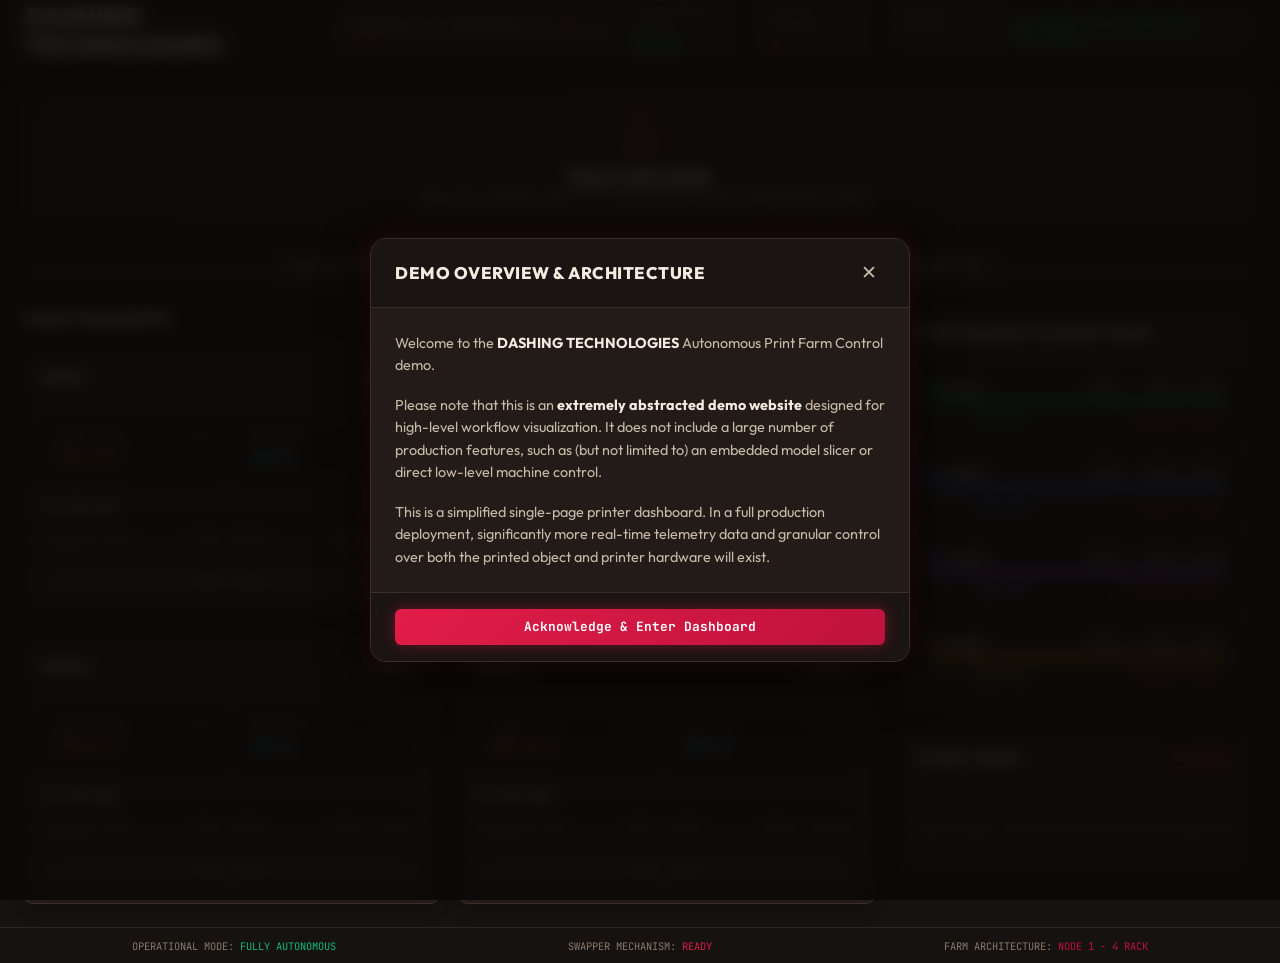
==== frontend/index.html @ fa0c4997 "Rebrand entire codebase to Dashing Technologies" ====
<!DOCTYPE html>
<html lang="en">
<head>
  <meta charset="UTF-8">
  <meta name="viewport" content="width=device-width, initial-scale=1.0">
  <title>DASHING TECHNOLOGIES // Autonomous Print Farm OS</title>
  <link rel="preconnect" href="https://fonts.googleapis.com">
  <link rel="preconnect" href="https://fonts.gstatic.com" crossorigin>
  <link href="https://fonts.googleapis.com/css2?family=JetBrains+Mono:wght@400;500;700&family=Outfit:wght@400;600;700;900&display=swap" rel="stylesheet">
  <link rel="stylesheet" href="styles.css">
</head>
<body>

  <div class="app-container">
    <!-- Header -->
    <header class="app-header">
      <div class="brand">
        <div class="brand-logo">
          <span class="brand-name">DASHING TECHNOLOGIES</span>
        </div>
        <div class="system-tag">AUTOPRINT OS // FARM CONTROL v1 <a href="#" onclick="openDisclaimerModal(); return false;" style="color: var(--accent-red); text-decoration: none; margin-left: 0.5rem;" title="View Demo Overview">(Demo Info)</a></div>
      </div>

      <div class="header-stats">
        <div class="stat-pill">
          <span class="stat-label">FARM STATUS</span>
          <span class="stat-value text-emerald" id="stat-active-nodes">4 / 4 ONLINE</span>
        </div>
        <div class="stat-pill">
          <span class="stat-label">PLATES EJECTED</span>
          <span class="stat-value text-cyan" id="stat-plates-ejected">0</span>
        </div>
        <div class="stat-pill">
          <span class="stat-label">PRINTS STARTED</span>
          <span class="stat-value text-purple" id="stat-cad-dispatched">0</span>
        </div>
      </div>

      <div class="ws-pulse-container">
        <span class="ws-pulse-dot" id="ws-indicator"></span>
        <span class="ws-pulse-text" id="ws-status-text">CONNECTING...</span>
      </div>
    </header>

    <!-- Main Content Layout Grid -->
    <main class="dashboard-grid">
      
      <!-- Top Hero Section: File Upload & Quick Presets -->
      <section class="zero-touch-section">
        <div class="drop-zone-card" id="drop-zone">
          <input type="file" id="file-input" hidden accept=".stl,.step,.3mf,.gcode,.obj,.sldprt">
          
          <div class="drop-zone-content">
            <div class="drop-icon-wrapper">
              <svg class="drop-icon" viewBox="0 0 24 24" fill="none" stroke="currentColor" stroke-width="1.8">
                <path d="M21 15v4a2 2 0 0 1-2 2H5a2 2 0 0 1-2-2v-4"/>
                <polyline points="17 8 12 3 7 8"/>
                <line x1="12" y1="3" x2="12" y2="15"/>
              </svg>
              <div class="pulse-ring"></div>
            </div>
            
            <div class="drop-text-group">
              <h2 class="drop-title">FILE UPLOAD</h2>
              <p class="drop-subtitle">Drag & Drop CAD file (.3MF, .STL, .STEP) for instant auto-slicing & farm routing</p>
            </div>
          </div>

          <!-- Pipeline Processing Overlay -->
          <div class="pipeline-overlay hidden" id="pipeline-overlay">
            <div class="pipeline-loader"></div>
            <div class="pipeline-steps">
              <div class="step-item active" id="step-1"><span class="step-num">01</span> Validating Geometry & Mesh Integrity...</div>
              <div class="step-item" id="step-2"><span class="step-num">02</span> Auto-Slicing via Klipper Engine (.gcode)...</div>
              <div class="step-item" id="step-3"><span class="step-num">03</span> Calculating Filament Mass & Thermal Requirements...</div>
              <div class="step-item" id="step-4"><span class="step-num">04</span> Finding Available Node & Queueing Job...</div>
            </div>
          </div>
        </div>

        <!-- Quick Preset Drop Container (Word "Drop" removed from button text) -->
        <div class="quick-preset-bar">
          <span class="quick-preset-label">SIMULATE FILE UPLOAD:</span>
          <button class="preset-btn" onclick="triggerPresetDrop(event, 'Turbine_Impeller.3mf', 5400)">+ Turbine_Impeller.3mf</button>
          <button class="preset-btn" onclick="triggerPresetDrop(event, 'Drone_Chassis.step', 8200)">+ Drone_Chassis.step</button>
          <button class="preset-btn" onclick="triggerPresetDrop(event, 'Surgical_Guide.stl', 3100)">+ Surgical_Guide.stl</button>
        </div>
      </section>

      <!-- Center & Lower Section: Farm Telemetry & Sidebar Panels -->
      <div class="farm-content-split">
        
        <!-- Left: 4-Printer Beta Rack Grid -->
        <section class="farm-rack-section">
          <div class="section-header">
            <h3 class="section-title">FARM TELEMETRY</h3>
            <div class="rack-badge">LIVE TELEMETRY STREAM</div>
          </div>

          <div class="printer-grid" id="printer-grid">
            <div class="printer-card-skeleton">Initializing Farm Telemetry...</div>
          </div>
        </section>

        <!-- Right: Consumables & Global Queue -->
        <aside class="sidebar-section">
          
          <!-- Consumables Tracking Card -->
          <div class="side-card health-card">
            <div class="side-card-header">
              <h4 class="side-title">CONSUMABLES & FILAMENT USAGE</h4>
            </div>
            <div class="consumables-list" id="consumables-list">
              <!-- Dynamically populated per node -->
            </div>
          </div>

          <!-- Global Queue Sidebar Card -->
          <div class="side-card queue-card">
            <div class="side-card-header">
              <h4 class="side-title">GLOBAL QUEUE</h4>
              <span class="queue-count-badge" id="queue-count-badge">0 Pending</span>
            </div>
            <div class="queue-list" id="queue-list">
              <div class="empty-queue-msg">Queue empty. Drop CAD files above to populate.</div>
            </div>
          </div>

        </aside>

      </div>
    </main>

    <!-- Footer Status Bar -->
    <footer class="app-footer">
      <div class="footer-item">OPERATIONAL MODE: <span class="text-emerald">FULLY AUTONOMOUS</span></div>
      <div class="footer-item">SWAPPER MECHANISM: <span class="text-cyan" id="footer-swapper-status">READY</span></div>
      <div class="footer-item">FARM ARCHITECTURE: <span class="text-purple">NODE 1 - 4 RACK</span></div>
    </footer>
  </div>

  <!-- Restock Filament Modal Overlay -->
  <div class="modal-overlay hidden" id="restock-modal" onclick="if(event.target === this) closeRestockModal()">
    <div class="modal-card">
      <div class="modal-header">
        <h3 class="modal-title">RESTOCK FILAMENT SPOOL</h3>
        <button class="modal-close-btn" onclick="closeRestockModal()">✕</button>
      </div>
      
      <form id="restock-form" onsubmit="handleRestockSubmit(event)">
        <input type="hidden" id="restock-node-id" value="">
        
        <div class="modal-body">
          <div class="form-group">
            <label for="spool-brand">Brand / Manufacturer</label>
            <select id="spool-brand" class="form-control">
              <option value="OEM" selected>OEM / Generic</option>
              <option value="Bambu Lab">Bambu Lab</option>
              <option value="PolyMaker">PolyMaker</option>
              <option value="eSUN">eSUN</option>
              <option value="Prusament">Prusament</option>
              <option value="Hatchbox">Hatchbox</option>
              <option value="Sunlu">Sunlu</option>
            </select>
          </div>

          <div class="form-group">
            <label for="spool-material">Filament Material</label>
            <select id="spool-material" class="form-control">
              <option value="PLA">PLA</option>
              <option value="PETG">PETG</option>
              <option value="ABS">ABS</option>
              <option value="ASA">ASA</option>
              <option value="TPU">TPU</option>
              <option value="PC-CF">PC-CF</option>
            </select>
          </div>

          <div class="form-group">
            <label>Spool Color</label>
            <div class="color-picker-group">
              <input type="color" id="spool-color" value="#e11d48" class="color-input">
              <div class="preset-colors">
                <span class="color-swatch" style="background:#e11d48" title="Crimson Red" onclick="setRestockColor('#e11d48')"></span>
                <span class="color-swatch" style="background:#10b981" title="Emerald Green" onclick="setRestockColor('#10b981')"></span>
                <span class="color-swatch" style="background:#3b82f6" title="Cyber Blue" onclick="setRestockColor('#3b82f6')"></span>
                <span class="color-swatch" style="background:#a855f7" title="Neon Purple" onclick="setRestockColor('#a855f7')"></span>
                <span class="color-swatch" style="background:#f59e0b" title="Amber Orange" onclick="setRestockColor('#f59e0b')"></span>
                <span class="color-swatch" style="background:#ffffff" title="Pure White" onclick="setRestockColor('#ffffff')"></span>
                <span class="color-swatch" style="background:#1e293b" title="Dark Charcoal" onclick="setRestockColor('#1e293b')"></span>
              </div>
            </div>
          </div>

          <div class="form-group">
            <label for="spool-weight">Spool Net Weight (grams)</label>
            <input type="number" id="spool-weight" class="form-control" value="1000" min="100" max="5000" step="50" required>
          </div>
        </div>

        <div class="modal-footer">
          <button type="button" class="btn btn-secondary" onclick="closeRestockModal()">Cancel</button>
          <button type="submit" class="btn btn-primary">Load New Spool</button>
        </div>
      </form>
    </div>
  </div>

  <!-- Demo Overview Disclaimer Modal Overlay -->
  <div class="modal-overlay hidden" id="disclaimer-modal" onclick="if(event.target === this) closeDisclaimerModal()">
    <div class="modal-card disclaimer-card">
      <div class="modal-header">
        <h3 class="modal-title">DEMO OVERVIEW & ARCHITECTURE</h3>
        <button class="modal-close-btn" onclick="closeDisclaimerModal()">✕</button>
      </div>
      
      <div class="modal-body">
        <p class="disclaimer-text">
          Welcome to the <strong>DASHING TECHNOLOGIES</strong> Autonomous Print Farm Control demo.
        </p>
        <p class="disclaimer-text">
          Please note that this is an <strong>extremely abstracted demo website</strong> designed for high-level workflow visualization. It does not include a large number of production features, such as (but not limited to) an embedded model slicer or direct low-level machine control.
        </p>
        <p class="disclaimer-text">
          This is a simplified single-page printer dashboard. In a full production deployment, significantly more real-time telemetry data and granular control over both the printed object and printer hardware will exist.
        </p>
      </div>

      <div class="modal-footer">
        <button type="button" class="btn btn-primary" onclick="closeDisclaimerModal()" style="width: 100%;">Acknowledge & Enter Dashboard</button>
      </div>
    </div>
  </div>

  <script src="app.js"></script>
</body>
</html>
---- frontend/styles.css ----
/* ==========================================================================
   DASHING TECHNOLOGIES // AUTOPRINT OS DESIGN SYSTEM (SOFT DARK CREAM & CRIMSON)
   ========================================================================== */

:root {
  /* Color Tokens - Soft Dark Cream & Crimson Theme (Easy on the Eyes) */
  --bg-dark: #161210;         /* Soft Dark Espresso Cream Base Background */
  --bg-card: #221b18;         /* Muted Dark Cream Card Surfaces */
  --bg-card-hover: #2c231f;   /* Soft Cream-Brown Hover State */
  --border-color: #3b2e28;    /* Muted Almond Warm Border */
  --border-bright: #d9435f;   /* Soft Rose Crimson Accent */
  
  --text-main: #f5ebe0;       /* Rich Soft Cream Text */
  --text-muted: #c9baa8;      /* Soft Muted Sand */
  --text-dim: #8a796a;        /* Dimmed Warm Taupe */
  
  --accent-red: #e11d48;       /* Primary Soft Crimson Red */
  --accent-crimson: #f43f5e;   /* Soft Rose Crimson */
  --accent-emerald: #10b981;   /* Soft Emerald Status */
  --accent-cyan: #e11d48;      /* Crimson Accent */
  --accent-purple: #be123c;    /* Deep Burgundy Red */
  --accent-amber: #f59e0b;     /* Warm Amber */
  --accent-blue: #e11d48;
  --accent-cream: #f5ebe0;

  /* Typography */
  --font-mono: 'JetBrains Mono', monospace;
  --font-sans: 'Outfit', sans-serif;
  
  /* Viewport Units & Scalable Spacing */
  --header-height: clamp(50px, 7vh, 75px);
  --footer-height: clamp(30px, 4vh, 45px);
  --padding-unit: clamp(0.5rem, 1.2vw, 1.5rem);
  --radius-sm: 6px;
  --radius-md: 10px;
  --radius-lg: 16px;
}

* {
  box-sizing: border-box;
  margin: 0;
  padding: 0;
  user-select: none;
}

body {
  background-color: var(--bg-dark);
  color: var(--text-main);
  font-family: var(--font-sans);
  min-height: 100vh;
  width: 100vw;
  overflow-x: hidden;
  overflow-y: auto;
  -webkit-font-smoothing: antialiased;
}

/* App Container */
.app-container {
  display: flex;
  flex-direction: column;
  min-height: 100vh;
  width: 100vw;
  padding: 0;
}

/* --------------------------------------------------------------------------
   Header Bar
   -------------------------------------------------------------------------- */
.app-header {
  height: var(--header-height);
  width: 100%;
  background: rgba(34, 27, 24, 0.92);
  backdrop-filter: blur(12px);
  border-bottom: 1px solid var(--border-color);
  display: flex;
  align-items: center;
  justify-content: space-between;
  padding: 0 clamp(1rem, 2vw, 2.5rem);
  z-index: 100;
  box-shadow: 0 4px 20px rgba(0, 0, 0, 0.25);
}

.brand {
  display: flex;
  align-items: center;
  gap: clamp(0.5rem, 1vw, 1.2rem);
}

.brand-logo {
  display: flex;
  align-items: center;
  gap: 0.5rem;
  font-weight: 900;
  font-size: clamp(1.1rem, 1.8vw, 1.6rem);
  letter-spacing: 1px;
  color: var(--text-main);
}

.system-tag {
  font-family: var(--font-mono);
  font-size: clamp(0.65rem, 0.8vw, 0.85rem);
  color: var(--text-muted);
  background: rgba(59, 46, 40, 0.45);
  border: 1px solid var(--border-color);
  padding: 0.25rem 0.6rem;
  border-radius: var(--radius-sm);
}

.header-stats {
  display: flex;
  align-items: center;
  gap: clamp(0.5rem, 1.5vw, 1.8rem);
}

.stat-pill {
  display: flex;
  flex-direction: column;
  align-items: flex-start;
  background: #221b18;
  border: 1px solid var(--border-color);
  padding: 0.3rem 0.8rem;
  border-radius: var(--radius-sm);
  box-shadow: 0 2px 8px rgba(0, 0, 0, 0.2);
}

.stat-label {
  font-family: var(--font-mono);
  font-size: 0.65rem;
  color: var(--text-dim);
  text-transform: uppercase;
  letter-spacing: 0.5px;
}

.stat-value {
  font-family: var(--font-mono);
  font-weight: 700;
  font-size: clamp(0.85rem, 1.1vw, 1.1rem);
}

/* WebSocket Pulse Indicator */
.ws-pulse-container {
  display: flex;
  align-items: center;
  gap: 0.6rem;
  font-family: var(--font-mono);
  font-size: clamp(0.7rem, 0.85vw, 0.9rem);
  background: rgba(16, 185, 129, 0.08);
  border: 1px solid rgba(16, 185, 129, 0.25);
  padding: 0.4rem 0.9rem;
  border-radius: 999px;
  color: #10b981;
}

.ws-pulse-dot {
  width: 8px;
  height: 8px;
  border-radius: 50%;
  background-color: var(--accent-emerald);
  box-shadow: 0 0 10px var(--accent-emerald);
  animation: pulse-glow 1.8s infinite ease-in-out;
}

@keyframes pulse-glow {
  0% { transform: scale(0.9); opacity: 0.7; }
  50% { transform: scale(1.3); opacity: 1; box-shadow: 0 0 12px var(--accent-emerald); }
  100% { transform: scale(0.9); opacity: 0.7; }
}

/* --------------------------------------------------------------------------
   Dashboard Grid Layout
   -------------------------------------------------------------------------- */
.dashboard-grid {
  flex: 1;
  display: flex;
  flex-direction: column;
  gap: clamp(1rem, 1.5vh, 1.8rem);
  padding: clamp(1rem, 1.8vw, 2.2rem);
  max-width: 100vw;
}

/* --------------------------------------------------------------------------
   Zero-Touch CAD Drop Zone Section (Soft Dark Cream Theme)
   -------------------------------------------------------------------------- */
.zero-touch-section {
  width: 100%;
}

.drop-zone-card {
  position: relative;
  background: linear-gradient(135deg, rgba(34, 27, 24, 0.95) 0%, rgba(44, 35, 31, 0.85) 100%);
  border: 2px dashed rgba(225, 29, 72, 0.45);
  border-radius: var(--radius-lg);
  padding: clamp(1.2rem, 2.2vh, 2.5rem) clamp(1.5rem, 2vw, 3rem);
  text-align: center;
  transition: all 0.3s cubic-bezier(0.4, 0, 0.2, 1);
  box-shadow: 0 8px 32px rgba(0, 0, 0, 0.3);
  overflow: hidden;
  cursor: pointer;
}

.drop-zone-card:hover, .drop-zone-card.drag-over {
  border-color: var(--accent-red);
  background: linear-gradient(135deg, rgba(225, 29, 72, 0.12) 0%, rgba(190, 18, 60, 0.18) 100%);
  box-shadow: 0 0 35px rgba(225, 29, 72, 0.25);
  transform: translateY(-2px);
}

.drop-zone-content {
  display: flex;
  flex-direction: column;
  align-items: center;
  gap: clamp(0.6rem, 1vh, 1.2rem);
}

.drop-icon-wrapper {
  position: relative;
  width: clamp(48px, 5vh, 64px);
  height: clamp(48px, 5vh, 64px);
  display: flex;
  align-items: center;
  justify-content: center;
  color: var(--accent-red);
}

.drop-icon {
  width: 70%;
  height: 70%;
}

.pulse-ring {
  position: absolute;
  inset: -6px;
  border-radius: 50%;
  border: 2px solid var(--accent-red);
  opacity: 0.4;
  animation: ping 2.5s cubic-bezier(0, 0, 0.2, 1) infinite;
}

@keyframes ping {
  75%, 100% { transform: scale(1.4); opacity: 0; }
}

.drop-title {
  font-size: clamp(1.1rem, 1.6vw, 1.5rem);
  font-weight: 800;
  letter-spacing: 1px;
  color: var(--text-main);
}

.drop-subtitle {
  font-size: clamp(0.8rem, 0.95vw, 1rem);
  color: var(--text-muted);
}

.quick-preset-bar {
  display: flex;
  align-items: center;
  justify-content: center;
  flex-wrap: wrap;
  gap: 0.8rem;
  margin-top: 0.8rem;
  padding: 0.6rem 1rem;
  background: #221b18;
  border: 1px solid var(--border-color);
  border-radius: var(--radius-md);
  box-shadow: 0 4px 12px rgba(0, 0, 0, 0.2);
}

.quick-preset-label {
  font-family: var(--font-mono);
  font-size: 0.75rem;
  color: var(--text-muted);
}

.preset-btn {
  background: #2c231f;
  border: 1px solid #3b2e28;
  color: var(--text-main);
  font-family: var(--font-mono);
  font-size: clamp(0.7rem, 0.8vw, 0.85rem);
  padding: 0.4rem 0.9rem;
  border-radius: var(--radius-sm);
  cursor: pointer;
  transition: all 0.2s ease;
}

.preset-btn:hover {
  background: var(--accent-red);
  color: #ffffff;
  font-weight: 700;
  border-color: var(--accent-red);
  box-shadow: 0 0 15px rgba(225, 29, 72, 0.35);
}

/* Pipeline Overlay */
.pipeline-overlay {
  position: absolute;
  inset: 0;
  background: rgba(22, 18, 16, 0.96);
  backdrop-filter: blur(8px);
  display: flex;
  flex-direction: column;
  align-items: center;
  justify-content: center;
  gap: 1.2rem;
  z-index: 10;
  padding: 1.5rem;
}

.pipeline-overlay.hidden {
  display: none;
}

.pipeline-loader {
  width: 44px;
  height: 44px;
  border: 3px solid rgba(225, 29, 72, 0.2);
  border-top-color: var(--accent-red);
  border-radius: 50%;
  animation: spin 0.8s linear infinite;
}

@keyframes spin {
  to { transform: rotate(360deg); }
}

.pipeline-steps {
  display: flex;
  flex-direction: column;
  align-items: flex-start;
  gap: 0.6rem;
  font-family: var(--font-mono);
  font-size: 0.85rem;
}

.step-item {
  color: var(--text-dim);
  opacity: 0.45;
  transition: all 0.3s ease;
}

.step-item.active {
  color: var(--accent-red);
  opacity: 1;
  font-weight: 700;
  transform: translateX(4px);
}

.step-item.completed {
  color: var(--accent-emerald);
  opacity: 0.9;
}

.step-num {
  color: var(--text-muted);
  margin-right: 0.5rem;
}

/* --------------------------------------------------------------------------
   Farm Split Layout (Rack Grid + Sidebar)
   -------------------------------------------------------------------------- */
.farm-content-split {
  display: grid;
  grid-template-columns: 1fr clamp(300px, 28vw, 420px);
  gap: clamp(1rem, 1.8vw, 2rem);
  width: 100%;
}

@media (max-width: 1100px) {
  .farm-content-split {
    grid-template-columns: 1fr;
  }
}

.section-header {
  display: flex;
  align-items: center;
  justify-content: space-between;
  margin-bottom: clamp(0.8rem, 1.2vh, 1.2rem);
}

.section-title {
  font-size: clamp(1rem, 1.2vw, 1.25rem);
  font-weight: 800;
  letter-spacing: 0.5px;
  display: flex;
  align-items: center;
  gap: 0.5rem;
  color: var(--text-main);
}

.rack-badge {
  font-family: var(--font-mono);
  font-size: 0.7rem;
  color: var(--accent-emerald);
  background: rgba(16, 185, 129, 0.1);
  border: 1px solid rgba(16, 185, 129, 0.3);
  padding: 0.25rem 0.6rem;
  border-radius: var(--radius-sm);
}

/* --------------------------------------------------------------------------
   Printer Cards Grid (4 Nodes)
   -------------------------------------------------------------------------- */
.printer-grid {
  display: grid;
  grid-template-columns: repeat(2, 1fr);
  gap: clamp(0.8rem, 1.4vw, 1.4rem);
  min-height: clamp(300px, 50vh, 600px);
}

@media (max-width: 768px) {
  .printer-grid {
    grid-template-columns: 1fr;
  }
}

.printer-card {
  background: var(--bg-card);
  border: 1px solid var(--border-color);
  border-radius: var(--radius-md);
  padding: clamp(1rem, 1.4vw, 1.4rem);
  display: flex;
  flex-direction: column;
  gap: 1rem;
  transition: all 0.25s ease;
  position: relative;
  overflow: hidden;
  box-shadow: 0 4px 16px rgba(0, 0, 0, 0.2);
}

.printer-card:hover {
  border-color: var(--border-bright);
  box-shadow: 0 8px 30px rgba(225, 29, 72, 0.18);
}

.printer-card-header {
  display: flex;
  align-items: center;
  justify-content: space-between;
  border-bottom: 1px solid rgba(255, 255, 255, 0.06);
  padding-bottom: 0.7rem;
}

.node-identity {
  display: flex;
  flex-direction: column;
}

.node-name {
  font-weight: 700;
  font-size: clamp(0.95rem, 1.1vw, 1.15rem);
  color: var(--text-main);
}

.status-badge {
  font-family: var(--font-mono);
  font-weight: 700;
  font-size: 0.75rem;
  padding: 0.3rem 0.75rem;
  border-radius: 999px;
  text-transform: uppercase;
  letter-spacing: 0.5px;
}

/* Status Colors (Soft Dark Cream Theme) */
.status-badge.idle { background: rgba(201, 186, 168, 0.15); color: var(--text-muted); border: 1px solid var(--border-color); }
.status-badge.preheating { background: rgba(245, 158, 11, 0.15); color: var(--accent-amber); border: 1px solid var(--accent-amber); }
.status-badge.printing { background: rgba(16, 185, 129, 0.15); color: var(--accent-emerald); border: 1px solid var(--accent-emerald); }
.status-badge.ejecting { background: rgba(225, 29, 72, 0.2); color: var(--accent-red); border: 1px solid var(--accent-red); animation: flash 1s infinite alternate; }

@keyframes flash {
  from { opacity: 0.75; }
  to { opacity: 1; box-shadow: 0 0 14px rgba(225, 29, 72, 0.4); }
}

/* Ejecting Swapper Banner */
.swapper-banner {
  background: linear-gradient(90deg, rgba(225, 29, 72, 0.2) 0%, rgba(190, 18, 60, 0.25) 100%);
  border: 1px solid var(--accent-red);
  border-radius: var(--radius-sm);
  padding: 0.6rem 0.9rem;
  display: flex;
  align-items: center;
  justify-content: space-between;
  font-family: var(--font-mono);
  font-size: 0.8rem;
  color: var(--accent-crimson);
}

.swapper-banner.waiting-banner {
  background: linear-gradient(90deg, rgba(245, 158, 11, 0.15) 0%, rgba(217, 119, 6, 0.2) 100%);
  border-color: var(--accent-amber);
  color: var(--accent-amber);
}

/* Telemetry Gauges Grid */
.telemetry-row {
  display: grid;
  grid-template-columns: repeat(2, 1fr);
  gap: 0.8rem;
}

.temp-box {
  background: #191412;
  border: 1px solid #2e2420;
  border-radius: var(--radius-sm);
  padding: 0.6rem 0.8rem;
  display: flex;
  flex-direction: column;
}

.temp-header {
  display: flex;
  justify-content: space-between;
  font-family: var(--font-mono);
  font-size: 0.65rem;
  color: var(--text-dim);
}

.temp-readout {
  font-family: var(--font-mono);
  font-weight: 700;
  font-size: clamp(1.1rem, 1.4vw, 1.4rem);
  margin-top: 0.2rem;
}

.hotend-color { color: #f97316; }
.bed-color { color: #38bdf8; }

/* Progress Section */
.job-progress-container {
  display: flex;
  flex-direction: column;
  gap: 0.4rem;
}

.job-info-row {
  display: flex;
  justify-content: space-between;
  align-items: center;
  font-size: 0.8rem;
}

.job-filename {
  font-weight: 600;
  white-space: nowrap;
  overflow: hidden;
  text-overflow: ellipsis;
  max-width: 65%;
  color: var(--text-main);
}

.layer-counter {
  font-family: var(--font-mono);
  font-size: 0.75rem;
  color: var(--text-muted);
}

.progress-track {
  width: 100%;
  height: 8px;
  background: #191412;
  border-radius: 999px;
  overflow: hidden;
  position: relative;
}

.progress-fill {
  height: 100%;
  background: linear-gradient(90deg, #e11d48 0%, #f43f5e 100%);
  border-radius: 999px;
  transition: width 0.4s ease;
}

.job-meta-footer {
  display: flex;
  justify-content: space-between;
  font-family: var(--font-mono);
  font-size: 0.7rem;
  color: var(--text-dim);
}

.card-actions {
  display: flex;
  gap: 0.5rem;
  margin-top: 0.2rem;
}

.action-btn {
  flex: 1;
  background: #2c231f;
  border: 1px solid #3b2e28;
  color: var(--text-muted);
  font-family: var(--font-mono);
  font-size: 0.7rem;
  padding: 0.45rem 0.5rem;
  border-radius: var(--radius-sm);
  cursor: pointer;
  transition: all 0.2s ease;
}

.action-btn:hover {
  background: #382c27;
  color: var(--text-main);
  border-color: #4d3a33;
}

.action-btn.eject-btn:hover {
  background: rgba(225, 29, 72, 0.2);
  color: var(--accent-red);
  border-color: var(--accent-red);
}

.action-btn.cancel-btn:hover {
  background: rgba(225, 29, 72, 0.2);
  color: var(--accent-red);
  border-color: var(--accent-red);
}

/* --------------------------------------------------------------------------
   Sidebar Cards (Health & Global Queue)
   -------------------------------------------------------------------------- */
.sidebar-section {
  display: flex;
  flex-direction: column;
  gap: 1.2rem;
}

.side-card {
  background: var(--bg-card);
  border: 1px solid var(--border-color);
  border-radius: var(--radius-md);
  padding: clamp(1rem, 1.2vw, 1.2rem);
  display: flex;
  flex-direction: column;
  gap: 1rem;
  box-shadow: 0 4px 16px rgba(0, 0, 0, 0.2);
}

.side-card-header {
  display: flex;
  align-items: center;
  justify-content: space-between;
  border-bottom: 1px solid rgba(255, 255, 255, 0.06);
  padding-bottom: 0.6rem;
}

.side-title {
  font-size: clamp(0.85rem, 1vw, 1rem);
  font-weight: 700;
  display: flex;
  align-items: center;
  gap: 0.4rem;
  color: var(--text-main);
}

.queue-count-badge {
  font-family: var(--font-mono);
  font-size: 0.7rem;
  color: var(--accent-red);
  background: rgba(225, 29, 72, 0.12);
  border: 1px solid rgba(225, 29, 72, 0.3);
  padding: 0.2rem 0.5rem;
  border-radius: var(--radius-sm);
}

/* Consumables Items */
.consumables-list {
  display: flex;
  flex-direction: column;
  gap: 0.9rem;
}

.consumable-item {
  display: flex;
  flex-direction: column;
  gap: 0.3rem;
  background: #191412;
  border: 1px solid #2e2420;
  padding: 0.6rem 0.8rem;
  border-radius: var(--radius-sm);
}

.consumable-header {
  display: flex;
  justify-content: space-between;
  font-size: 0.8rem;
}

.spool-name {
  font-weight: 600;
  display: flex;
  align-items: center;
  gap: 0.4rem;
  color: var(--text-main);
}

.spool-dot {
  width: 10px;
  height: 10px;
  border-radius: 50%;
}

.spool-val {
  font-family: var(--font-mono);
  font-size: 0.75rem;
  color: var(--text-muted);
}

.spool-bar-track {
  width: 100%;
  height: 5px;
  background: #2e2420;
  border-radius: 999px;
  overflow: hidden;
}

.spool-bar-fill {
  height: 100%;
  border-radius: 999px;
}

/* Global Queue List */
.queue-list {
  display: flex;
  flex-direction: column;
  gap: 0.6rem;
  max-height: clamp(240px, 32vh, 400px);
  overflow-y: auto;
}

.queue-item {
  background: #191412;
  border: 1px solid #2e2420;
  border-left: 3px solid var(--accent-red);
  border-radius: var(--radius-sm);
  padding: 0.6rem 0.8rem;
  display: flex;
  align-items: center;
  justify-content: space-between;
  transition: all 0.2s ease;
}

.queue-item:hover {
  background: #231b18;
  border-color: #3d2f2a;
}

.queue-item-info {
  display: flex;
  flex-direction: column;
  gap: 0.15rem;
}

.queue-filename {
  font-weight: 600;
  font-size: 0.8rem;
  color: var(--text-main);
}

.queue-meta {
  font-family: var(--font-mono);
  font-size: 0.68rem;
  color: var(--text-dim);
}

.queue-cancel-btn {
  background: none;
  border: none;
  color: var(--text-dim);
  cursor: pointer;
  font-size: 0.9rem;
  padding: 0.2rem 0.4rem;
  border-radius: 4px;
}

.queue-cancel-btn:hover {
  color: var(--accent-red);
  background: rgba(225, 29, 72, 0.15);
}

.empty-queue-msg {
  font-family: var(--font-mono);
  font-size: 0.75rem;
  color: var(--text-dim);
  text-align: center;
  padding: 1.5rem 0;
}

/* --------------------------------------------------------------------------
   Footer Bar
   -------------------------------------------------------------------------- */
.app-footer {
  height: var(--footer-height);
  width: 100%;
  background: #161210;
  border-top: 1px solid #2e2420;
  display: flex;
  align-items: center;
  justify-content: space-around;
  font-family: var(--font-mono);
  font-size: clamp(0.65rem, 0.75vw, 0.8rem);
  color: #8a796a;
  padding: 0 1rem;
}

/* --------------------------------------------------------------------------
   Modal Popup System (Restock Spool & Disclaimer)
   -------------------------------------------------------------------------- */
.modal-overlay {
  position: fixed;
  inset: 0;
  background: rgba(10, 8, 7, 0.85);
  backdrop-filter: blur(8px);
  display: flex;
  align-items: center;
  justify-content: center;
  z-index: 999;
  opacity: 1;
  transition: opacity 0.25s ease;
}

.modal-overlay.hidden {
  display: none;
  opacity: 0;
  pointer-events: none;
}

.modal-card {
  background: var(--bg-card);
  border: 1px solid var(--border-color);
  border-radius: var(--radius-lg);
  width: clamp(320px, 90vw, 480px);
  box-shadow: 0 16px 48px rgba(0, 0, 0, 0.6), 0 0 24px rgba(225, 29, 72, 0.15);
  display: flex;
  flex-direction: column;
  overflow: hidden;
  animation: modal-slide-in 0.3s cubic-bezier(0.16, 1, 0.3, 1);
}

.disclaimer-card {
  width: clamp(340px, 92vw, 540px);
}

.disclaimer-text {
  font-size: 0.9rem;
  line-height: 1.55;
  color: var(--text-muted);
}

.disclaimer-text strong {
  color: var(--text-main);
}

@keyframes modal-slide-in {
  from { transform: translateY(20px) scale(0.96); opacity: 0; }
  to { transform: translateY(0) scale(1); opacity: 1; }
}

.modal-header {
  padding: 1.2rem 1.5rem;
  border-bottom: 1px solid var(--border-color);
  display: flex;
  align-items: center;
  justify-content: space-between;
  background: #1a1412;
}

.modal-title {
  font-size: 1.05rem;
  font-weight: 800;
  letter-spacing: 0.5px;
  color: var(--text-main);
}

.modal-close-btn {
  background: transparent;
  border: none;
  color: var(--text-muted);
  font-size: 1.2rem;
  cursor: pointer;
  padding: 0.2rem 0.5rem;
  border-radius: 4px;
  transition: all 0.2s ease;
}

.modal-close-btn:hover {
  color: var(--accent-red);
  background: rgba(225, 29, 72, 0.15);
}

.modal-body {
  padding: 1.5rem;
  display: flex;
  flex-direction: column;
  gap: 1.1rem;
}

.form-group {
  display: flex;
  flex-direction: column;
  gap: 0.4rem;
}

.form-group label {
  font-family: var(--font-mono);
  font-size: 0.75rem;
  color: var(--text-muted);
  text-transform: uppercase;
  letter-spacing: 0.5px;
}

.form-control {
  background: #161210;
  border: 1px solid #3b2e28;
  color: var(--text-main);
  font-family: var(--font-sans);
  font-size: 0.9rem;
  padding: 0.65rem 0.9rem;
  border-radius: var(--radius-sm);
  outline: none;
  transition: border-color 0.2s ease;
}

.form-control option {
  background: #221b18;
  color: var(--text-main);
}

.form-control:focus {
  border-color: var(--accent-red);
  box-shadow: 0 0 10px rgba(225, 29, 72, 0.25);
}

.color-picker-group {
  display: flex;
  align-items: center;
  gap: 0.8rem;
}

.color-input {
  width: 42px;
  height: 42px;
  border: 1px solid var(--border-color);
  border-radius: var(--radius-sm);
  background: none;
  cursor: pointer;
  padding: 2px;
}

.preset-colors {
  display: flex;
  gap: 0.5rem;
}

.color-swatch {
  width: 26px;
  height: 26px;
  border-radius: 50%;
  cursor: pointer;
  border: 2px solid transparent;
  transition: transform 0.2s ease, border-color 0.2s ease;
}

.color-swatch:hover {
  transform: scale(1.2);
  border-color: #f5ebe0;
}

.modal-footer {
  padding: 1rem 1.5rem;
  border-top: 1px solid var(--border-color);
  display: flex;
  justify-content: flex-end;
  gap: 0.8rem;
  background: #1a1412;
}

.btn {
  font-family: var(--font-mono);
  font-size: 0.8rem;
  font-weight: 700;
  padding: 0.6rem 1.2rem;
  border-radius: var(--radius-sm);
  cursor: pointer;
  transition: all 0.2s ease;
  border: none;
}

.btn-secondary {
  background: #2c231f;
  color: var(--text-muted);
  border: 1px solid #3b2e28;
}

.btn-secondary:hover {
  background: #382c27;
  color: var(--text-main);
}

.btn-primary {
  background: linear-gradient(135deg, #e11d48 0%, #be123c 100%);
  color: #ffffff;
  box-shadow: 0 0 15px rgba(225, 29, 72, 0.4);
}

.btn-primary:hover {
  opacity: 0.95;
  box-shadow: 0 0 22px rgba(225, 29, 72, 0.6);
  transform: translateY(-1px);
}

/* Utility Colors */
.text-emerald { color: #10b981; }
.text-cyan { color: #e11d48; }
.text-purple { color: #be123c; }
.text-amber { color: #f59e0b; }
.text-red { color: #e11d48; }
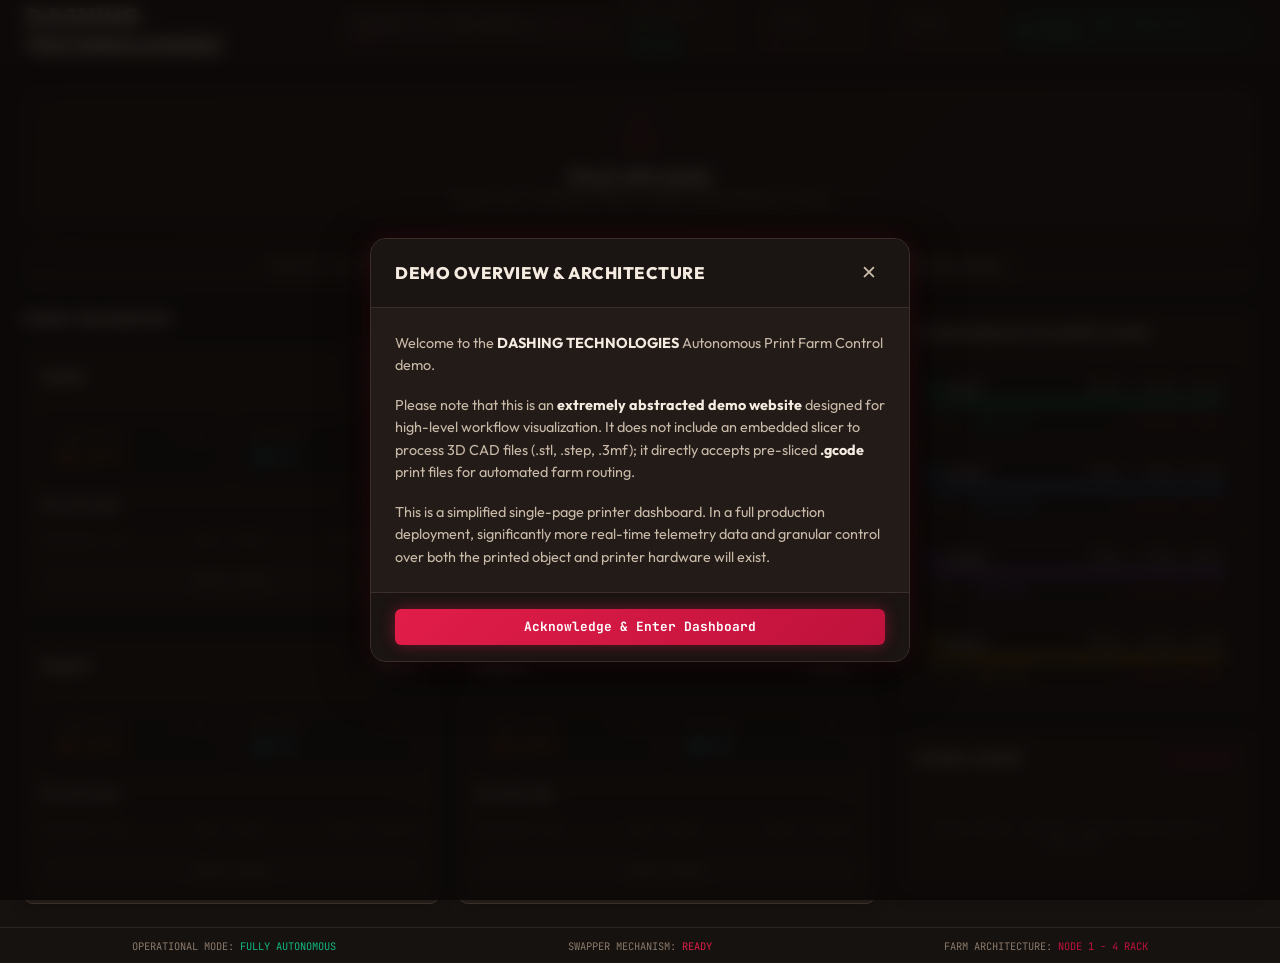
==== commit f706d7fe: "Fix Issue #1 (top bar spacing on half screen viewports) and Issue #2 (transition to strict .gcode fi" ====
--- a/frontend/index.html
+++ b/frontend/index.html
@@ -48,7 +48,7 @@
       <!-- Top Hero Section: File Upload & Quick Presets -->
       <section class="zero-touch-section">
         <div class="drop-zone-card" id="drop-zone">
-          <input type="file" id="file-input" hidden accept=".stl,.step,.3mf,.gcode,.obj,.sldprt">
+          <input type="file" id="file-input" hidden accept=".gcode">
           
           <div class="drop-zone-content">
             <div class="drop-icon-wrapper">
@@ -62,7 +62,7 @@
             
             <div class="drop-text-group">
               <h2 class="drop-title">FILE UPLOAD</h2>
-              <p class="drop-subtitle">Drag & Drop CAD file (.3MF, .STL, .STEP) for instant auto-slicing & farm routing</p>
+              <p class="drop-subtitle">Drag & Drop .GCODE print file for instant automated farm routing</p>
             </div>
           </div>
 
@@ -70,20 +70,20 @@
           <div class="pipeline-overlay hidden" id="pipeline-overlay">
             <div class="pipeline-loader"></div>
             <div class="pipeline-steps">
-              <div class="step-item active" id="step-1"><span class="step-num">01</span> Validating Geometry & Mesh Integrity...</div>
-              <div class="step-item" id="step-2"><span class="step-num">02</span> Auto-Slicing via Klipper Engine (.gcode)...</div>
+              <div class="step-item active" id="step-1"><span class="step-num">01</span> Validating G-Code Syntax & Layer Integrity...</div>
+              <div class="step-item" id="step-2"><span class="step-num">02</span> Parsing Toolpaths & Extrusion Commands (.gcode)...</div>
               <div class="step-item" id="step-3"><span class="step-num">03</span> Calculating Filament Mass & Thermal Requirements...</div>
               <div class="step-item" id="step-4"><span class="step-num">04</span> Finding Available Node & Queueing Job...</div>
             </div>
           </div>
         </div>
 
-        <!-- Quick Preset Drop Container (Word "Drop" removed from button text) -->
+        <!-- Quick Preset Drop Container -->
         <div class="quick-preset-bar">
           <span class="quick-preset-label">SIMULATE FILE UPLOAD:</span>
-          <button class="preset-btn" onclick="triggerPresetDrop(event, 'Turbine_Impeller.3mf', 5400)">+ Turbine_Impeller.3mf</button>
-          <button class="preset-btn" onclick="triggerPresetDrop(event, 'Drone_Chassis.step', 8200)">+ Drone_Chassis.step</button>
-          <button class="preset-btn" onclick="triggerPresetDrop(event, 'Surgical_Guide.stl', 3100)">+ Surgical_Guide.stl</button>
+          <button class="preset-btn" onclick="triggerPresetDrop(event, 'Turbine_Impeller.gcode', 5400)">+ Turbine_Impeller.gcode</button>
+          <button class="preset-btn" onclick="triggerPresetDrop(event, 'Drone_Chassis.gcode', 8200)">+ Drone_Chassis.gcode</button>
+          <button class="preset-btn" onclick="triggerPresetDrop(event, 'Surgical_Guide.gcode', 3100)">+ Surgical_Guide.gcode</button>
         </div>
       </section>
 
@@ -122,7 +122,7 @@
               <span class="queue-count-badge" id="queue-count-badge">0 Pending</span>
             </div>
             <div class="queue-list" id="queue-list">
-              <div class="empty-queue-msg">Queue empty. Drop CAD files above to populate.</div>
+              <div class="empty-queue-msg">Queue empty. Upload .gcode files above to populate.</div>
             </div>
           </div>
 
@@ -219,7 +219,7 @@
           Welcome to the <strong>DASHING TECHNOLOGIES</strong> Autonomous Print Farm Control demo.
         </p>
         <p class="disclaimer-text">
-          Please note that this is an <strong>extremely abstracted demo website</strong> designed for high-level workflow visualization. It does not include a large number of production features, such as (but not limited to) an embedded model slicer or direct low-level machine control.
+          Please note that this is an <strong>extremely abstracted demo website</strong> designed for high-level workflow visualization. It does not include an embedded slicer to process 3D CAD files (.stl, .step, .3mf); it directly accepts pre-sliced <strong>.gcode</strong> print files for automated farm routing.
         </p>
         <p class="disclaimer-text">
           This is a simplified single-page printer dashboard. In a full production deployment, significantly more real-time telemetry data and granular control over both the printed object and printer hardware will exist.
--- a/frontend/styles.css
+++ b/frontend/styles.css
@@ -166,6 +166,66 @@
   100% { transform: scale(0.9); opacity: 0.7; }
 }
 
+/* Responsive Header Layout for Half Screen & Tight Viewports */
+@media (max-width: 1200px) {
+  .app-header {
+    height: auto;
+    min-height: var(--header-height);
+    padding: 0.5rem clamp(0.8rem, 1.5vw, 1.5rem);
+    flex-wrap: wrap;
+    gap: 0.5rem 1rem;
+    justify-content: space-between;
+  }
+
+  .header-stats {
+    gap: 0.5rem;
+  }
+
+  .stat-pill {
+    padding: 0.25rem 0.6rem;
+  }
+
+  .stat-label {
+    font-size: 0.6rem;
+  }
+
+  .stat-value {
+    font-size: 0.9rem;
+  }
+}
+
+@media (max-width: 850px) {
+  .system-tag {
+    font-size: 0.75rem;
+    padding: 0.2rem 0.4rem;
+  }
+
+  .ws-pulse-text {
+    display: none;
+  }
+
+  .ws-pulse-container {
+    padding: 0.35rem 0.5rem;
+  }
+}
+
+@media (max-width: 650px) {
+  .app-header {
+    flex-direction: column;
+    align-items: stretch;
+  }
+
+  .brand {
+    justify-content: space-between;
+    width: 100%;
+  }
+
+  .header-stats {
+    justify-content: space-between;
+    width: 100%;
+  }
+}
+
 /* --------------------------------------------------------------------------
    Dashboard Grid Layout
    -------------------------------------------------------------------------- */
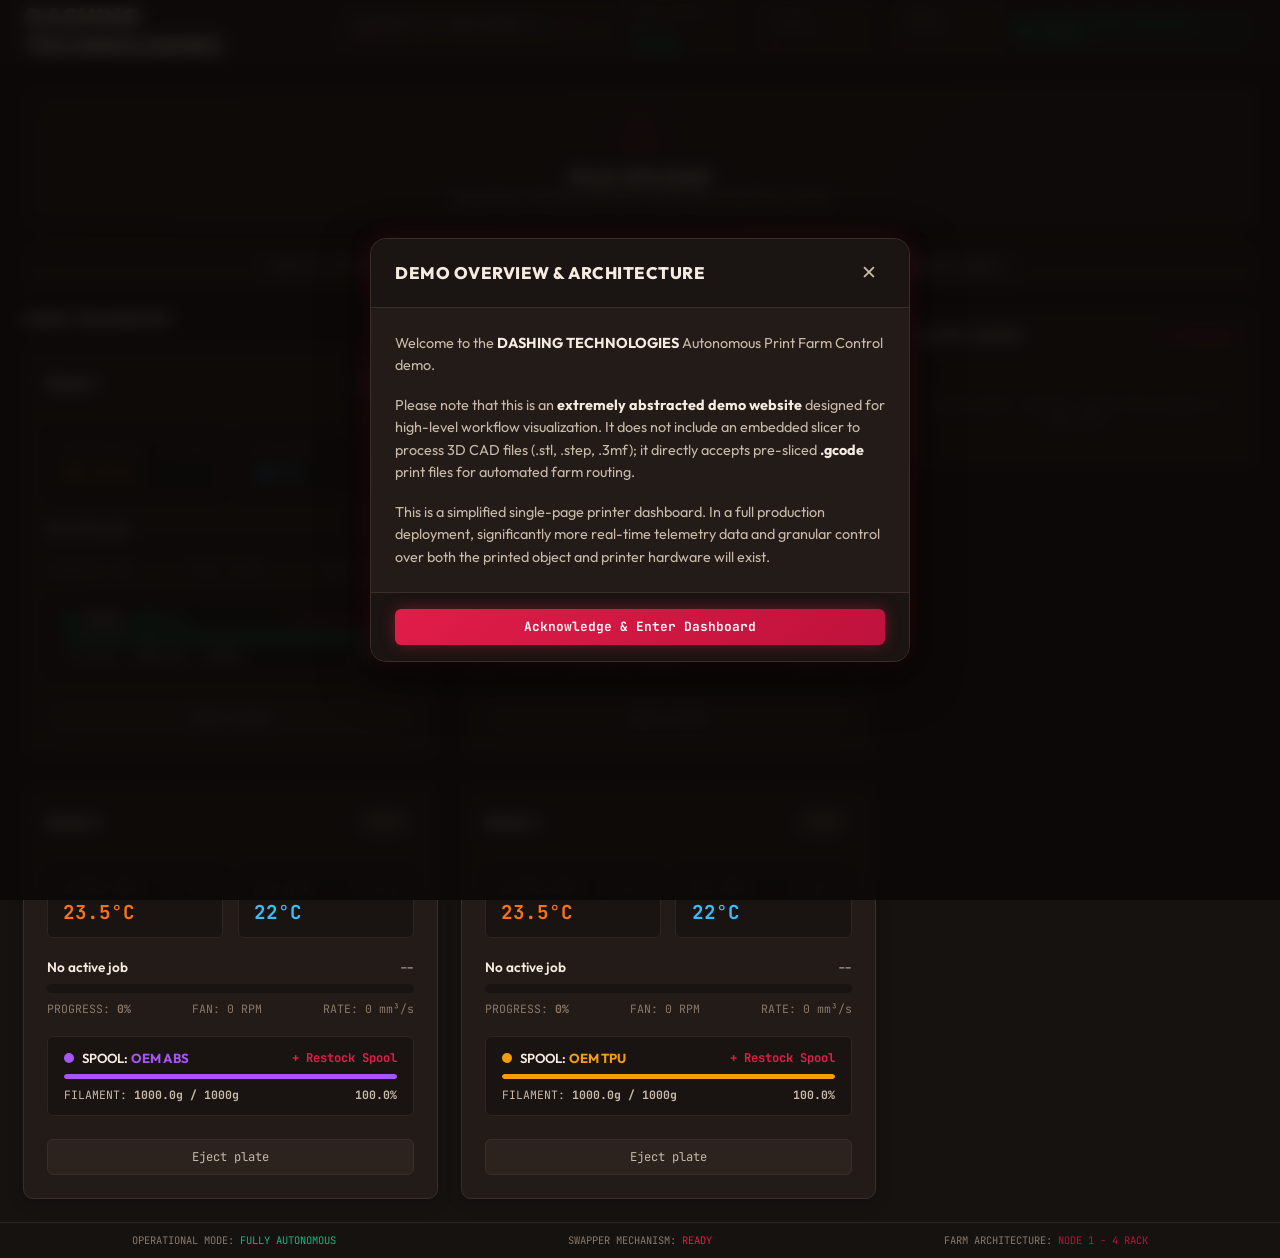
==== commit 52f5f106: "Integrate filament spool consumables directly into enlarged, roomier printer node boxes" ====
--- a/frontend/index.html
+++ b/frontend/index.html
@@ -66,14 +66,12 @@
             </div>
           </div>
 
-          <!-- Pipeline Processing Overlay -->
+          <!-- Processing Screen Overlay -->
           <div class="pipeline-overlay hidden" id="pipeline-overlay">
             <div class="pipeline-loader"></div>
-            <div class="pipeline-steps">
-              <div class="step-item active" id="step-1"><span class="step-num">01</span> Validating G-Code Syntax & Layer Integrity...</div>
-              <div class="step-item" id="step-2"><span class="step-num">02</span> Parsing Toolpaths & Extrusion Commands (.gcode)...</div>
-              <div class="step-item" id="step-3"><span class="step-num">03</span> Calculating Filament Mass & Thermal Requirements...</div>
-              <div class="step-item" id="step-4"><span class="step-num">04</span> Finding Available Node & Queueing Job...</div>
+            <div class="processing-text-group">
+              <h3 class="processing-title">PROCESSING & ROUTING G-CODE...</h3>
+              <p class="processing-subtitle">Parsing toolpaths and auto-routing to optimal printer node</p>
             </div>
           </div>
         </div>
@@ -104,17 +102,6 @@
 
         <!-- Right: Consumables & Global Queue -->
         <aside class="sidebar-section">
-          
-          <!-- Consumables Tracking Card -->
-          <div class="side-card health-card">
-            <div class="side-card-header">
-              <h4 class="side-title">CONSUMABLES & FILAMENT USAGE</h4>
-            </div>
-            <div class="consumables-list" id="consumables-list">
-              <!-- Dynamically populated per node -->
-            </div>
-          </div>
-
           <!-- Global Queue Sidebar Card -->
           <div class="side-card queue-card">
             <div class="side-card-header">
--- a/frontend/styles.css
+++ b/frontend/styles.css
@@ -384,36 +384,25 @@
   to { transform: rotate(360deg); }
 }
 
-.pipeline-steps {
-  display: flex;
-  flex-direction: column;
-  align-items: flex-start;
-  gap: 0.6rem;
-  font-family: var(--font-mono);
-  font-size: 0.85rem;
-}
-
-.step-item {
-  color: var(--text-dim);
-  opacity: 0.45;
-  transition: all 0.3s ease;
-}
-
-.step-item.active {
-  color: var(--accent-red);
-  opacity: 1;
-  font-weight: 700;
-  transform: translateX(4px);
-}
-
-.step-item.completed {
-  color: var(--accent-emerald);
-  opacity: 0.9;
-}
-
-.step-num {
+.processing-text-group {
+  display: flex;
+  flex-direction: column;
+  align-items: center;
+  gap: 0.4rem;
+  text-align: center;
+}
+
+.processing-title {
+  font-size: clamp(1rem, 1.3vw, 1.25rem);
+  font-weight: 800;
+  letter-spacing: 0.5px;
+  color: var(--text-main);
+}
+
+.processing-subtitle {
+  font-family: var(--font-mono);
+  font-size: clamp(0.75rem, 0.85vw, 0.88rem);
   color: var(--text-muted);
-  margin-right: 0.5rem;
 }
 
 /* --------------------------------------------------------------------------
@@ -465,8 +454,8 @@
 .printer-grid {
   display: grid;
   grid-template-columns: repeat(2, 1fr);
-  gap: clamp(0.8rem, 1.4vw, 1.4rem);
-  min-height: clamp(300px, 50vh, 600px);
+  gap: clamp(1.2rem, 1.8vw, 1.8rem);
+  min-height: clamp(350px, 55vh, 650px);
 }
 
 @media (max-width: 768px) {
@@ -479,10 +468,10 @@
   background: var(--bg-card);
   border: 1px solid var(--border-color);
   border-radius: var(--radius-md);
-  padding: clamp(1rem, 1.4vw, 1.4rem);
-  display: flex;
-  flex-direction: column;
-  gap: 1rem;
+  padding: clamp(1.4rem, 1.8vw, 1.8rem);
+  display: flex;
+  flex-direction: column;
+  gap: 1.25rem;
   transition: all 0.25s ease;
   position: relative;
   overflow: hidden;
@@ -509,15 +498,15 @@
 
 .node-name {
   font-weight: 700;
-  font-size: clamp(0.95rem, 1.1vw, 1.15rem);
+  font-size: clamp(1.05rem, 1.2vw, 1.25rem);
   color: var(--text-main);
 }
 
 .status-badge {
   font-family: var(--font-mono);
   font-weight: 700;
-  font-size: 0.75rem;
-  padding: 0.3rem 0.75rem;
+  font-size: 0.78rem;
+  padding: 0.35rem 0.85rem;
   border-radius: 999px;
   text-transform: uppercase;
   letter-spacing: 0.5px;
@@ -558,14 +547,14 @@
 .telemetry-row {
   display: grid;
   grid-template-columns: repeat(2, 1fr);
-  gap: 0.8rem;
+  gap: 0.9rem;
 }
 
 .temp-box {
   background: #191412;
   border: 1px solid #2e2420;
   border-radius: var(--radius-sm);
-  padding: 0.6rem 0.8rem;
+  padding: 0.75rem 0.95rem;
   display: flex;
   flex-direction: column;
 }
@@ -574,14 +563,14 @@
   display: flex;
   justify-content: space-between;
   font-family: var(--font-mono);
-  font-size: 0.65rem;
+  font-size: 0.68rem;
   color: var(--text-dim);
 }
 
 .temp-readout {
   font-family: var(--font-mono);
   font-weight: 700;
-  font-size: clamp(1.1rem, 1.4vw, 1.4rem);
+  font-size: clamp(1.2rem, 1.5vw, 1.5rem);
   margin-top: 0.2rem;
 }
 
@@ -592,14 +581,14 @@
 .job-progress-container {
   display: flex;
   flex-direction: column;
-  gap: 0.4rem;
+  gap: 0.5rem;
 }
 
 .job-info-row {
   display: flex;
   justify-content: space-between;
   align-items: center;
-  font-size: 0.8rem;
+  font-size: 0.85rem;
 }
 
 .job-filename {
@@ -613,13 +602,13 @@
 
 .layer-counter {
   font-family: var(--font-mono);
-  font-size: 0.75rem;
+  font-size: 0.78rem;
   color: var(--text-muted);
 }
 
 .progress-track {
   width: 100%;
-  height: 8px;
+  height: 9px;
   background: #191412;
   border-radius: 999px;
   overflow: hidden;
@@ -637,13 +626,79 @@
   display: flex;
   justify-content: space-between;
   font-family: var(--font-mono);
-  font-size: 0.7rem;
+  font-size: 0.72rem;
   color: var(--text-dim);
 }
 
+/* Integrated Spool & Filament Consumable Section */
+.card-spool-section {
+  background: #191412;
+  border: 1px solid #2e2420;
+  border-radius: var(--radius-sm);
+  padding: 0.8rem 1rem;
+  display: flex;
+  flex-direction: column;
+  gap: 0.5rem;
+}
+
+.spool-meta-header {
+  display: flex;
+  align-items: center;
+  justify-content: space-between;
+  font-size: 0.82rem;
+}
+
+.spool-brand-type {
+  display: flex;
+  align-items: center;
+  gap: 0.5rem;
+}
+
+.spool-title {
+  font-weight: 600;
+  color: var(--text-main);
+}
+
+.restock-link {
+  color: var(--accent-red);
+  font-family: var(--font-mono);
+  font-size: 0.76rem;
+  font-weight: 700;
+  text-decoration: none;
+  transition: all 0.2s ease;
+}
+
+.restock-link:hover {
+  color: #ffffff;
+  text-decoration: underline;
+}
+
+.spool-bar-track {
+  width: 100%;
+  height: 7px;
+  background: #2e2420;
+  border-radius: 999px;
+  overflow: hidden;
+}
+
+.spool-bar-fill {
+  height: 100%;
+  border-radius: 999px;
+  transition: width 0.4s ease;
+}
+
+.spool-weight-row {
+  display: flex;
+  align-items: center;
+  justify-content: space-between;
+  font-family: var(--font-mono);
+  font-size: 0.72rem;
+  color: var(--text-muted);
+}
+
 .card-actions {
   display: flex;
-  gap: 0.5rem;
+  gap: 0.6rem;
   margin-top: 0.2rem;
 }
 
@@ -653,8 +708,8 @@
   border: 1px solid #3b2e28;
   color: var(--text-muted);
   font-family: var(--font-mono);
-  font-size: 0.7rem;
-  padding: 0.45rem 0.5rem;
+  font-size: 0.76rem;
+  padding: 0.55rem 0.7rem;
   border-radius: var(--radius-sm);
   cursor: pointer;
   transition: all 0.2s ease;
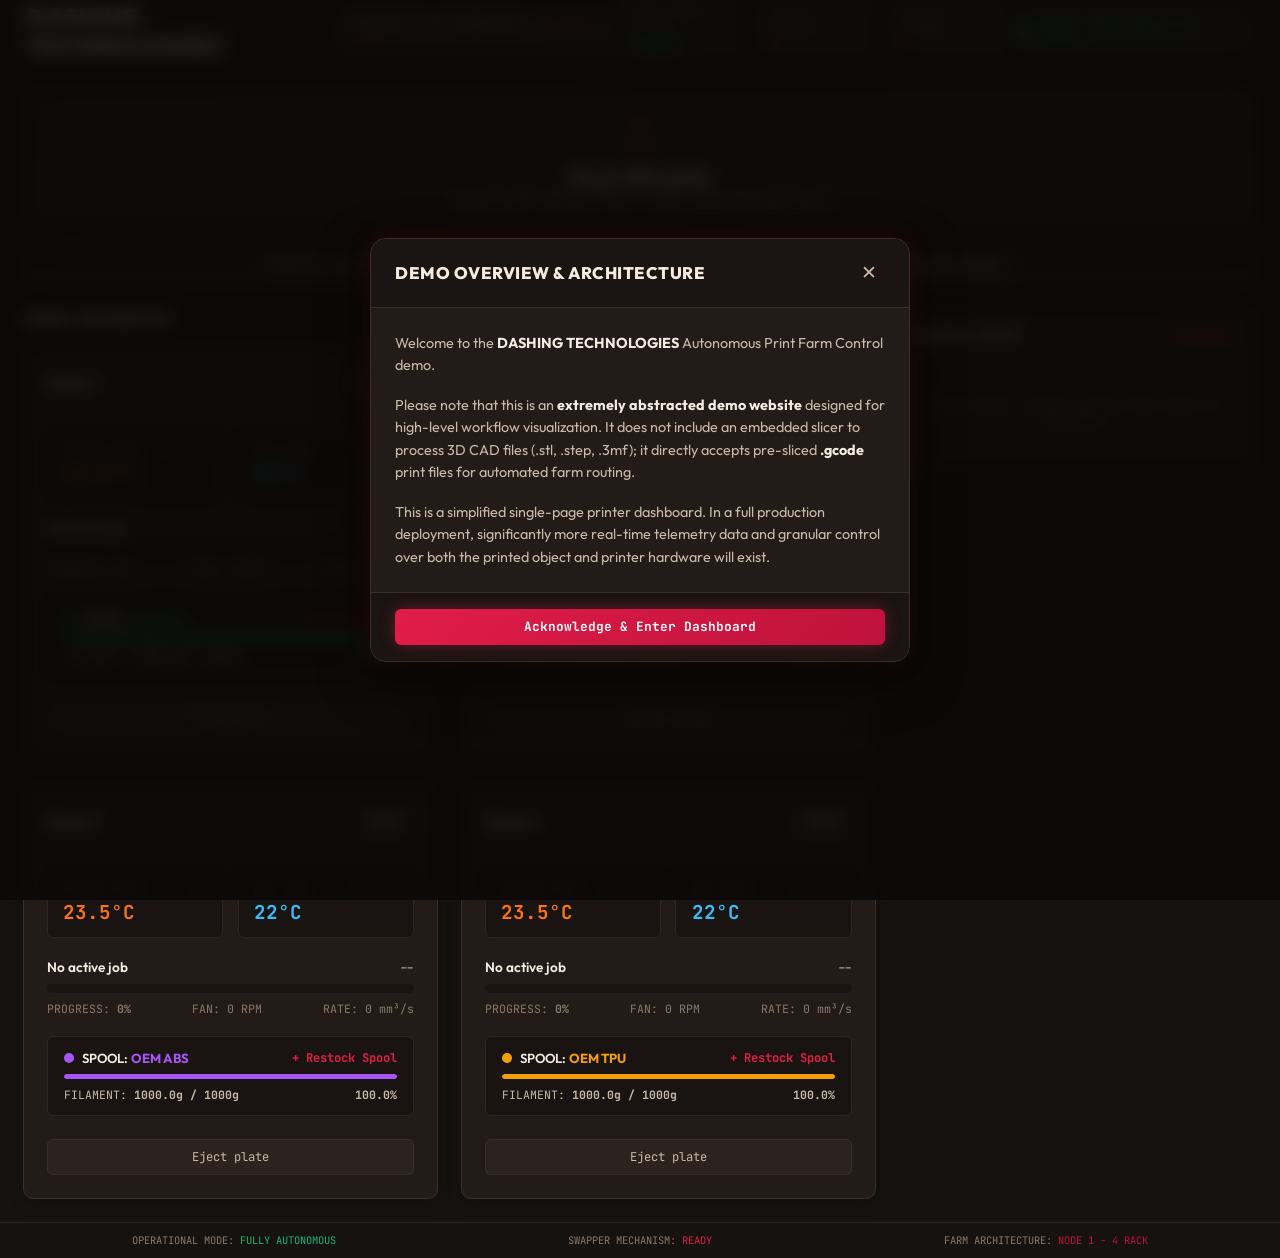
==== commit a6c492b4: "Remove distracting pinging ring animation around file upload icon" ====
--- a/frontend/index.html
+++ b/frontend/index.html
@@ -57,7 +57,6 @@
                 <polyline points="17 8 12 3 7 8"/>
                 <line x1="12" y1="3" x2="12" y2="15"/>
               </svg>
-              <div class="pulse-ring"></div>
             </div>
             
             <div class="drop-text-group">
--- a/frontend/styles.css
+++ b/frontend/styles.css
@@ -287,18 +287,7 @@
   height: 70%;
 }
 
-.pulse-ring {
-  position: absolute;
-  inset: -6px;
-  border-radius: 50%;
-  border: 2px solid var(--accent-red);
-  opacity: 0.4;
-  animation: ping 2.5s cubic-bezier(0, 0, 0.2, 1) infinite;
-}
-
-@keyframes ping {
-  75%, 100% { transform: scale(1.4); opacity: 0; }
-}
+
 
 .drop-title {
   font-size: clamp(1.1rem, 1.6vw, 1.5rem);
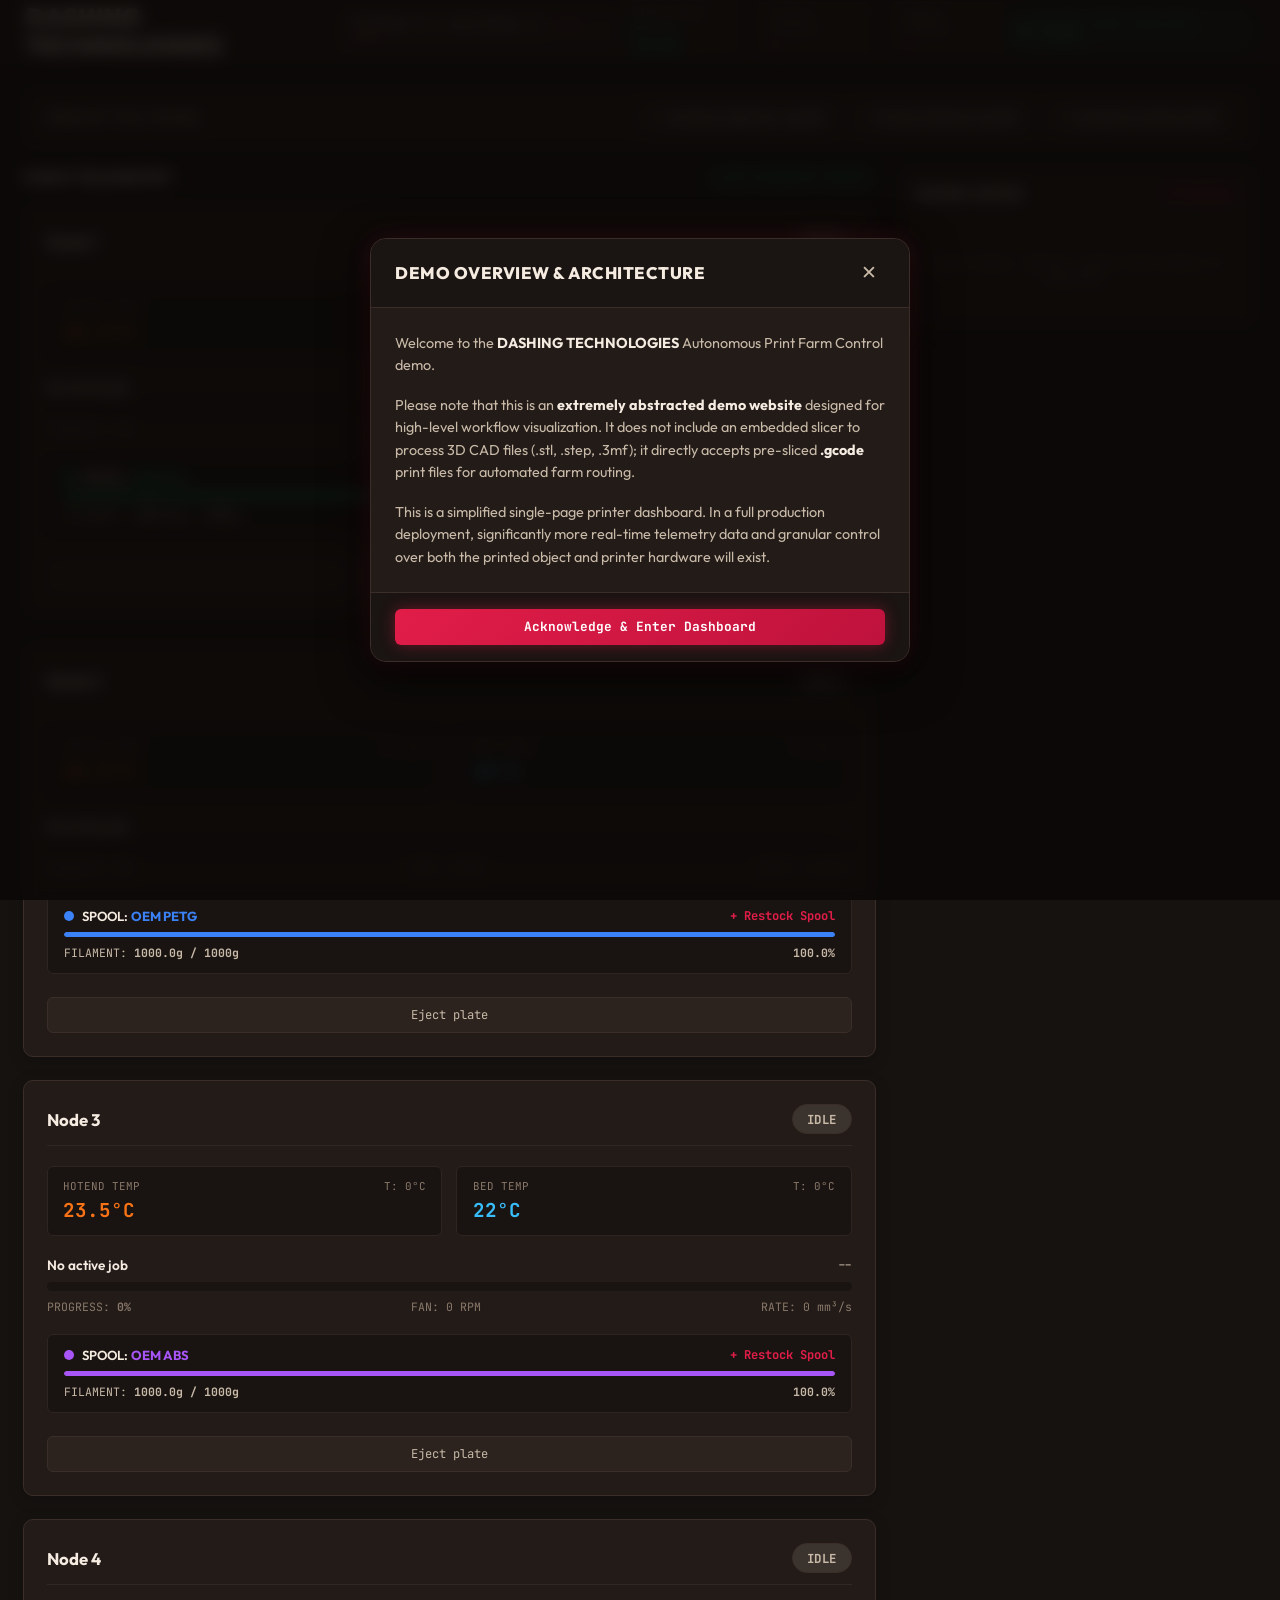
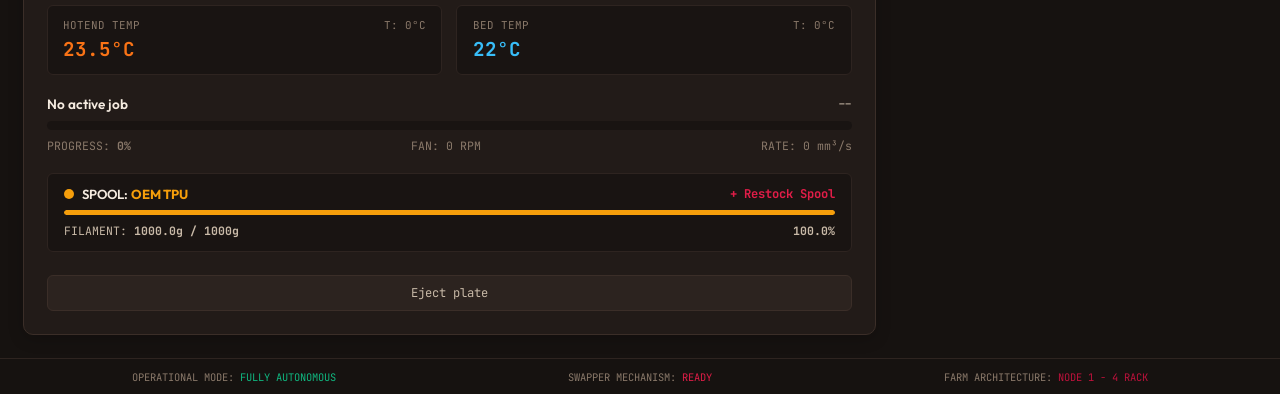
==== commit 07ae135e: "Convert printer node grid to single-column layout and replace drop zone with simulate file upload ca" ====
--- a/frontend/index.html
+++ b/frontend/index.html
@@ -45,23 +45,15 @@
     <!-- Main Content Layout Grid -->
     <main class="dashboard-grid">
       
-      <!-- Top Hero Section: File Upload & Quick Presets -->
+      <!-- Top Section: Simulate File Upload -->
       <section class="zero-touch-section">
-        <div class="drop-zone-card" id="drop-zone">
-          <input type="file" id="file-input" hidden accept=".gcode">
-          
-          <div class="drop-zone-content">
-            <div class="drop-icon-wrapper">
-              <svg class="drop-icon" viewBox="0 0 24 24" fill="none" stroke="currentColor" stroke-width="1.8">
-                <path d="M21 15v4a2 2 0 0 1-2 2H5a2 2 0 0 1-2-2v-4"/>
-                <polyline points="17 8 12 3 7 8"/>
-                <line x1="12" y1="3" x2="12" y2="15"/>
-              </svg>
-            </div>
-            
-            <div class="drop-text-group">
-              <h2 class="drop-title">FILE UPLOAD</h2>
-              <p class="drop-subtitle">Drag & Drop .GCODE print file for instant automated farm routing</p>
+        <div class="simulate-card" id="drop-zone">
+          <div class="simulate-card-header">
+            <span class="quick-preset-label">SIMULATE FILE UPLOAD:</span>
+            <div class="preset-buttons-group">
+              <button class="preset-btn" onclick="triggerPresetDrop(event, 'Turbine_Impeller.gcode', 5400)">+ Turbine_Impeller.gcode</button>
+              <button class="preset-btn" onclick="triggerPresetDrop(event, 'Drone_Chassis.gcode', 8200)">+ Drone_Chassis.gcode</button>
+              <button class="preset-btn" onclick="triggerPresetDrop(event, 'Surgical_Guide.gcode', 3100)">+ Surgical_Guide.gcode</button>
             </div>
           </div>
 
@@ -73,14 +65,6 @@
               <p class="processing-subtitle">Parsing toolpaths and auto-routing to optimal printer node</p>
             </div>
           </div>
-        </div>
-
-        <!-- Quick Preset Drop Container -->
-        <div class="quick-preset-bar">
-          <span class="quick-preset-label">SIMULATE FILE UPLOAD:</span>
-          <button class="preset-btn" onclick="triggerPresetDrop(event, 'Turbine_Impeller.gcode', 5400)">+ Turbine_Impeller.gcode</button>
-          <button class="preset-btn" onclick="triggerPresetDrop(event, 'Drone_Chassis.gcode', 8200)">+ Drone_Chassis.gcode</button>
-          <button class="preset-btn" onclick="triggerPresetDrop(event, 'Surgical_Guide.gcode', 3100)">+ Surgical_Guide.gcode</button>
         </div>
       </section>
 
--- a/frontend/styles.css
+++ b/frontend/styles.css
@@ -239,86 +239,43 @@
 }
 
 /* --------------------------------------------------------------------------
-   Zero-Touch CAD Drop Zone Section (Soft Dark Cream Theme)
+   Simulate File Upload Section
    -------------------------------------------------------------------------- */
 .zero-touch-section {
   width: 100%;
 }
 
-.drop-zone-card {
+.simulate-card {
   position: relative;
-  background: linear-gradient(135deg, rgba(34, 27, 24, 0.95) 0%, rgba(44, 35, 31, 0.85) 100%);
-  border: 2px dashed rgba(225, 29, 72, 0.45);
-  border-radius: var(--radius-lg);
-  padding: clamp(1.2rem, 2.2vh, 2.5rem) clamp(1.5rem, 2vw, 3rem);
-  text-align: center;
-  transition: all 0.3s cubic-bezier(0.4, 0, 0.2, 1);
-  box-shadow: 0 8px 32px rgba(0, 0, 0, 0.3);
-  overflow: hidden;
-  cursor: pointer;
-}
-
-.drop-zone-card:hover, .drop-zone-card.drag-over {
-  border-color: var(--accent-red);
-  background: linear-gradient(135deg, rgba(225, 29, 72, 0.12) 0%, rgba(190, 18, 60, 0.18) 100%);
-  box-shadow: 0 0 35px rgba(225, 29, 72, 0.25);
-  transform: translateY(-2px);
-}
-
-.drop-zone-content {
-  display: flex;
-  flex-direction: column;
-  align-items: center;
-  gap: clamp(0.6rem, 1vh, 1.2rem);
-}
-
-.drop-icon-wrapper {
-  position: relative;
-  width: clamp(48px, 5vh, 64px);
-  height: clamp(48px, 5vh, 64px);
-  display: flex;
-  align-items: center;
-  justify-content: center;
-  color: var(--accent-red);
-}
-
-.drop-icon {
-  width: 70%;
-  height: 70%;
-}
-
-
-
-.drop-title {
-  font-size: clamp(1.1rem, 1.6vw, 1.5rem);
-  font-weight: 800;
-  letter-spacing: 1px;
-  color: var(--text-main);
-}
-
-.drop-subtitle {
-  font-size: clamp(0.8rem, 0.95vw, 1rem);
-  color: var(--text-muted);
-}
-
-.quick-preset-bar {
-  display: flex;
-  align-items: center;
-  justify-content: center;
-  flex-wrap: wrap;
-  gap: 0.8rem;
-  margin-top: 0.8rem;
-  padding: 0.6rem 1rem;
-  background: #221b18;
+  background: var(--bg-card);
   border: 1px solid var(--border-color);
   border-radius: var(--radius-md);
-  box-shadow: 0 4px 12px rgba(0, 0, 0, 0.2);
+  padding: 0.9rem 1.4rem;
+  box-shadow: 0 4px 16px rgba(0, 0, 0, 0.2);
+  overflow: hidden;
+}
+
+.simulate-card-header {
+  display: flex;
+  align-items: center;
+  justify-content: space-between;
+  flex-wrap: wrap;
+  gap: 1rem;
+}
+
+.preset-buttons-group {
+  display: flex;
+  align-items: center;
+  gap: 0.8rem;
+  flex-wrap: wrap;
 }
 
 .quick-preset-label {
   font-family: var(--font-mono);
-  font-size: 0.75rem;
+  font-size: 0.78rem;
+  font-weight: 700;
   color: var(--text-muted);
+  letter-spacing: 0.5px;
 }
 
 .preset-btn {
@@ -326,8 +283,8 @@
   border: 1px solid #3b2e28;
   color: var(--text-main);
   font-family: var(--font-mono);
-  font-size: clamp(0.7rem, 0.8vw, 0.85rem);
-  padding: 0.4rem 0.9rem;
+  font-size: clamp(0.75rem, 0.85vw, 0.88rem);
+  padding: 0.45rem 1rem;
   border-radius: var(--radius-sm);
   cursor: pointer;
   transition: all 0.2s ease;
@@ -442,15 +399,8 @@
    -------------------------------------------------------------------------- */
 .printer-grid {
   display: grid;
-  grid-template-columns: repeat(2, 1fr);
+  grid-template-columns: 1fr;
   gap: clamp(1.2rem, 1.8vw, 1.8rem);
-  min-height: clamp(350px, 55vh, 650px);
-}
-
-@media (max-width: 768px) {
-  .printer-grid {
-    grid-template-columns: 1fr;
-  }
 }
 
 .printer-card {
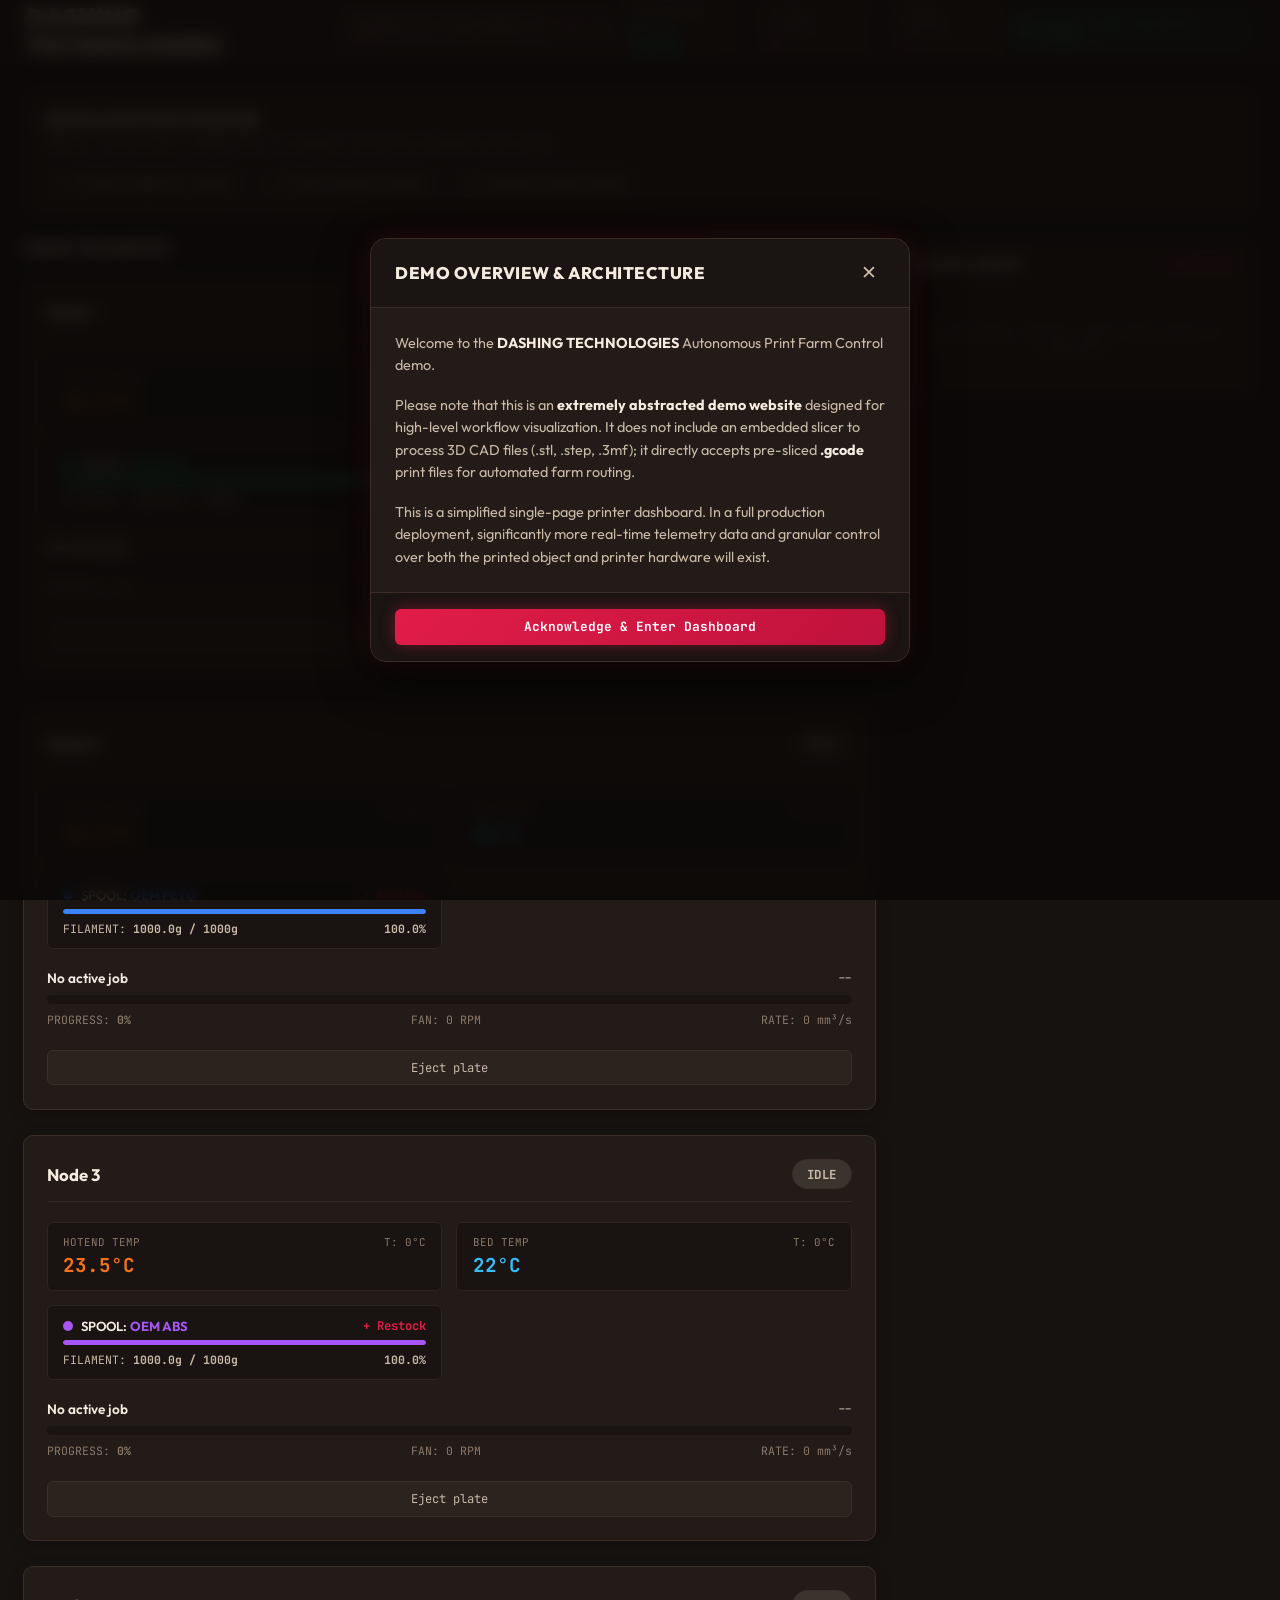
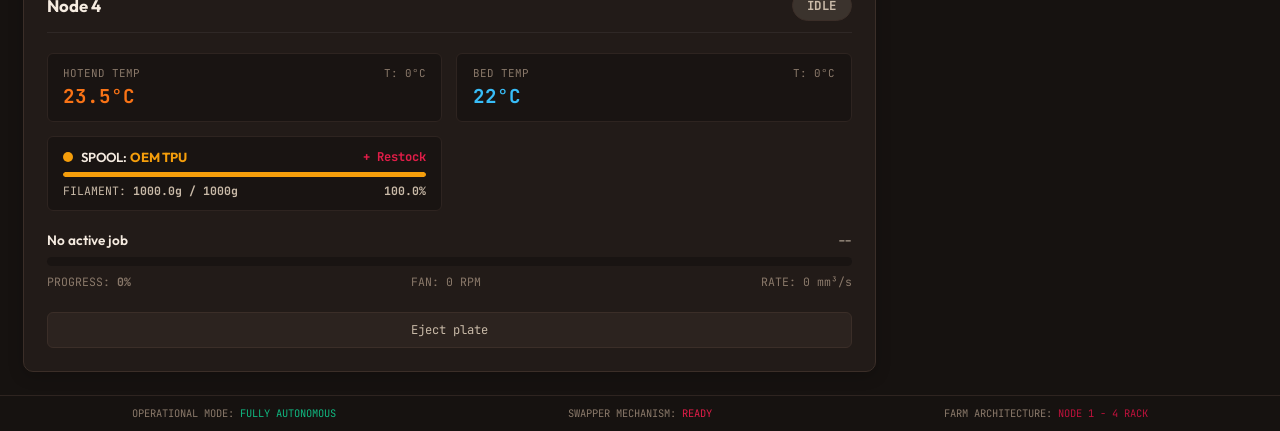
==== commit ea6cb061: "Transition to single column spacious printer grid and place filament spool gauge side-by-side next t" ====
--- a/frontend/index.html
+++ b/frontend/index.html
@@ -45,16 +45,18 @@
     <!-- Main Content Layout Grid -->
     <main class="dashboard-grid">
       
-      <!-- Top Section: Simulate File Upload -->
+      <!-- Top Hero Section: Simulate File Upload Only -->
       <section class="zero-touch-section">
         <div class="simulate-card" id="drop-zone">
           <div class="simulate-card-header">
-            <span class="quick-preset-label">SIMULATE FILE UPLOAD:</span>
-            <div class="preset-buttons-group">
-              <button class="preset-btn" onclick="triggerPresetDrop(event, 'Turbine_Impeller.gcode', 5400)">+ Turbine_Impeller.gcode</button>
-              <button class="preset-btn" onclick="triggerPresetDrop(event, 'Drone_Chassis.gcode', 8200)">+ Drone_Chassis.gcode</button>
-              <button class="preset-btn" onclick="triggerPresetDrop(event, 'Surgical_Guide.gcode', 3100)">+ Surgical_Guide.gcode</button>
-            </div>
+            <h2 class="simulate-title">SIMULATE FILE UPLOAD</h2>
+            <p class="simulate-subtitle">Select a pre-sliced .GCODE file to dispatch into the automated farm queue</p>
+          </div>
+          
+          <div class="quick-preset-bar">
+            <button class="preset-btn" onclick="triggerPresetDrop(event, 'Turbine_Impeller.gcode', 5400)">+ Turbine_Impeller.gcode</button>
+            <button class="preset-btn" onclick="triggerPresetDrop(event, 'Drone_Chassis.gcode', 8200)">+ Drone_Chassis.gcode</button>
+            <button class="preset-btn" onclick="triggerPresetDrop(event, 'Surgical_Guide.gcode', 3100)">+ Surgical_Guide.gcode</button>
           </div>
 
           <!-- Processing Screen Overlay -->
--- a/frontend/styles.css
+++ b/frontend/styles.css
@@ -239,43 +239,108 @@
 }
 
 /* --------------------------------------------------------------------------
-   Simulate File Upload Section
+   Zero-Touch CAD Drop Zone Section (Soft Dark Cream Theme)
    -------------------------------------------------------------------------- */
 .zero-touch-section {
   width: 100%;
 }
 
+.drop-zone-card {
+  position: relative;
+  background: linear-gradient(135deg, rgba(34, 27, 24, 0.95) 0%, rgba(44, 35, 31, 0.85) 100%);
+  border: 2px dashed rgba(225, 29, 72, 0.45);
+  border-radius: var(--radius-lg);
+  padding: clamp(1.2rem, 2.2vh, 2.5rem) clamp(1.5rem, 2vw, 3rem);
+  text-align: center;
+  transition: all 0.3s cubic-bezier(0.4, 0, 0.2, 1);
+  box-shadow: 0 8px 32px rgba(0, 0, 0, 0.3);
+  overflow: hidden;
+  cursor: pointer;
+}
+
+.drop-zone-card:hover, .drop-zone-card.drag-over {
+  border-color: var(--accent-red);
+  background: linear-gradient(135deg, rgba(225, 29, 72, 0.12) 0%, rgba(190, 18, 60, 0.18) 100%);
+  box-shadow: 0 0 35px rgba(225, 29, 72, 0.25);
+  transform: translateY(-2px);
+}
+
+.drop-zone-content {
+  display: flex;
+  flex-direction: column;
+  align-items: center;
+  gap: clamp(0.6rem, 1vh, 1.2rem);
+}
+
+.drop-icon-wrapper {
+  position: relative;
+  width: clamp(48px, 5vh, 64px);
+  height: clamp(48px, 5vh, 64px);
+  display: flex;
+  align-items: center;
+  justify-content: center;
+  color: var(--accent-red);
+}
+
+.drop-icon {
+  width: 70%;
+  height: 70%;
+}
+
+
+
+.drop-title {
+  font-size: clamp(1.1rem, 1.6vw, 1.5rem);
+  font-weight: 800;
+  letter-spacing: 1px;
+  color: var(--text-main);
+}
+
+.drop-subtitle {
+  font-size: clamp(0.8rem, 0.95vw, 1rem);
+  color: var(--text-muted);
+}
+
+/* --------------------------------------------------------------------------
+   Top Hero Section: Simulate File Upload
+   -------------------------------------------------------------------------- */
 .simulate-card {
   position: relative;
   background: var(--bg-card);
   border: 1px solid var(--border-color);
   border-radius: var(--radius-md);
-  padding: 0.9rem 1.4rem;
+  padding: clamp(1.2rem, 1.6vw, 1.6rem);
+  display: flex;
+  flex-direction: column;
+  gap: 1rem;
   box-shadow: 0 4px 16px rgba(0, 0, 0, 0.2);
   overflow: hidden;
 }
 
 .simulate-card-header {
   display: flex;
-  align-items: center;
-  justify-content: space-between;
-  flex-wrap: wrap;
-  gap: 1rem;
-}
-
-.preset-buttons-group {
+  flex-direction: column;
+  gap: 0.25rem;
+}
+
+.simulate-title {
+  font-size: clamp(1.1rem, 1.4vw, 1.4rem);
+  font-weight: 800;
+  letter-spacing: 0.5px;
+  color: var(--text-main);
+}
+
+.simulate-subtitle {
+  font-family: var(--font-mono);
+  font-size: clamp(0.75rem, 0.85vw, 0.88rem);
+  color: var(--text-muted);
+}
+
+.quick-preset-bar {
   display: flex;
   align-items: center;
   gap: 0.8rem;
   flex-wrap: wrap;
-}
-
-.quick-preset-label {
-  font-family: var(--font-mono);
-  font-size: 0.78rem;
-  font-weight: 700;
-  color: var(--text-muted);
-  letter-spacing: 0.5px;
 }
 
 .preset-btn {
@@ -283,8 +348,8 @@
   border: 1px solid #3b2e28;
   color: var(--text-main);
   font-family: var(--font-mono);
-  font-size: clamp(0.75rem, 0.85vw, 0.88rem);
-  padding: 0.45rem 1rem;
+  font-size: clamp(0.7rem, 0.8vw, 0.85rem);
+  padding: 0.5rem 1rem;
   border-radius: var(--radius-sm);
   cursor: pointer;
   transition: all 0.2s ease;
@@ -296,6 +361,131 @@
   font-weight: 700;
   border-color: var(--accent-red);
   box-shadow: 0 0 15px rgba(225, 29, 72, 0.35);
+}
+
+/* --------------------------------------------------------------------------
+   Printer Cards Grid (4 Nodes - Single Column Spacious Layout)
+   -------------------------------------------------------------------------- */
+.printer-grid {
+  display: grid;
+  grid-template-columns: 1fr;
+  gap: clamp(1.4rem, 2vw, 2rem);
+  min-height: 400px;
+}
+
+.printer-card {
+  background: var(--bg-card);
+  border: 1px solid var(--border-color);
+  border-radius: var(--radius-md);
+  padding: clamp(1.4rem, 2vw, 2rem);
+  display: flex;
+  flex-direction: column;
+  gap: 1.35rem;
+  transition: all 0.25s ease;
+  position: relative;
+  overflow: hidden;
+  box-shadow: 0 4px 16px rgba(0, 0, 0, 0.2);
+}
+
+.printer-card:hover {
+  border-color: var(--border-bright);
+  box-shadow: 0 8px 30px rgba(225, 29, 72, 0.18);
+}
+
+.printer-card-header {
+  display: flex;
+  align-items: center;
+  justify-content: space-between;
+  border-bottom: 1px solid rgba(255, 255, 255, 0.06);
+  padding-bottom: 0.7rem;
+}
+
+.node-identity {
+  display: flex;
+  flex-direction: column;
+}
+
+.node-name {
+  font-weight: 700;
+  font-size: clamp(1.05rem, 1.2vw, 1.25rem);
+  color: var(--text-main);
+}
+
+.status-badge {
+  font-family: var(--font-mono);
+  font-weight: 700;
+  font-size: 0.78rem;
+  padding: 0.35rem 0.85rem;
+  border-radius: 999px;
+  text-transform: uppercase;
+  letter-spacing: 0.5px;
+}
+
+/* Status Colors (Soft Dark Cream Theme) */
+.status-badge.idle { background: rgba(201, 186, 168, 0.15); color: var(--text-muted); border: 1px solid var(--border-color); }
+.status-badge.preheating { background: rgba(245, 158, 11, 0.15); color: var(--accent-amber); border: 1px solid var(--accent-amber); }
+.status-badge.printing { background: rgba(16, 185, 129, 0.15); color: var(--accent-emerald); border: 1px solid var(--accent-emerald); }
+.status-badge.ejecting { background: rgba(225, 29, 72, 0.2); color: var(--accent-red); border: 1px solid var(--accent-red); animation: flash 1s infinite alternate; }
+
+@keyframes flash {
+  from { opacity: 0.75; }
+  to { opacity: 1; box-shadow: 0 0 14px rgba(225, 29, 72, 0.4); }
+}
+
+/* Ejecting Swapper Banner */
+.swapper-banner {
+  background: linear-gradient(90deg, rgba(225, 29, 72, 0.2) 0%, rgba(190, 18, 60, 0.25) 100%);
+  border: 1px solid var(--accent-red);
+  border-radius: var(--radius-sm);
+  padding: 0.6rem 0.9rem;
+  display: flex;
+  align-items: center;
+  justify-content: space-between;
+  font-family: var(--font-mono);
+  font-size: 0.8rem;
+  color: var(--accent-crimson);
+}
+
+.swapper-banner.waiting-banner {
+  background: linear-gradient(90deg, rgba(245, 158, 11, 0.15) 0%, rgba(217, 119, 6, 0.2) 100%);
+  border-color: var(--accent-amber);
+  color: var(--accent-amber);
+}
+
+/* Telemetry & Filament Spool Gauges Grid (Side-by-Side 3 Columns) */
+.telemetry-row {
+  display: grid;
+  grid-template-columns: 1fr 1fr 1.6fr;
+  gap: 1rem;
+}
+
+@media (max-width: 900px) {
+  .telemetry-row {
+    grid-template-columns: 1fr 1fr;
+  }
+  .card-spool-box {
+    grid-column: span 2;
+  }
+}
+
+@media (max-width: 600px) {
+  .telemetry-row {
+    grid-template-columns: 1fr;
+  }
+  .card-spool-box {
+    grid-column: span 1;
+  }
+}
+
+.card-spool-box {
+  background: #191412;
+  border: 1px solid #2e2420;
+  border-radius: var(--radius-sm);
+  padding: 0.75rem 0.95rem;
+  display: flex;
+  flex-direction: column;
+  justify-content: space-between;
+  gap: 0.4rem;
 }
 
 /* Pipeline Overlay */
@@ -397,11 +587,6 @@
 /* --------------------------------------------------------------------------
    Printer Cards Grid (4 Nodes)
    -------------------------------------------------------------------------- */
-.printer-grid {
-  display: grid;
-  grid-template-columns: 1fr;
-  gap: clamp(1.2rem, 1.8vw, 1.8rem);
-}
 
 .printer-card {
   background: var(--bg-card);
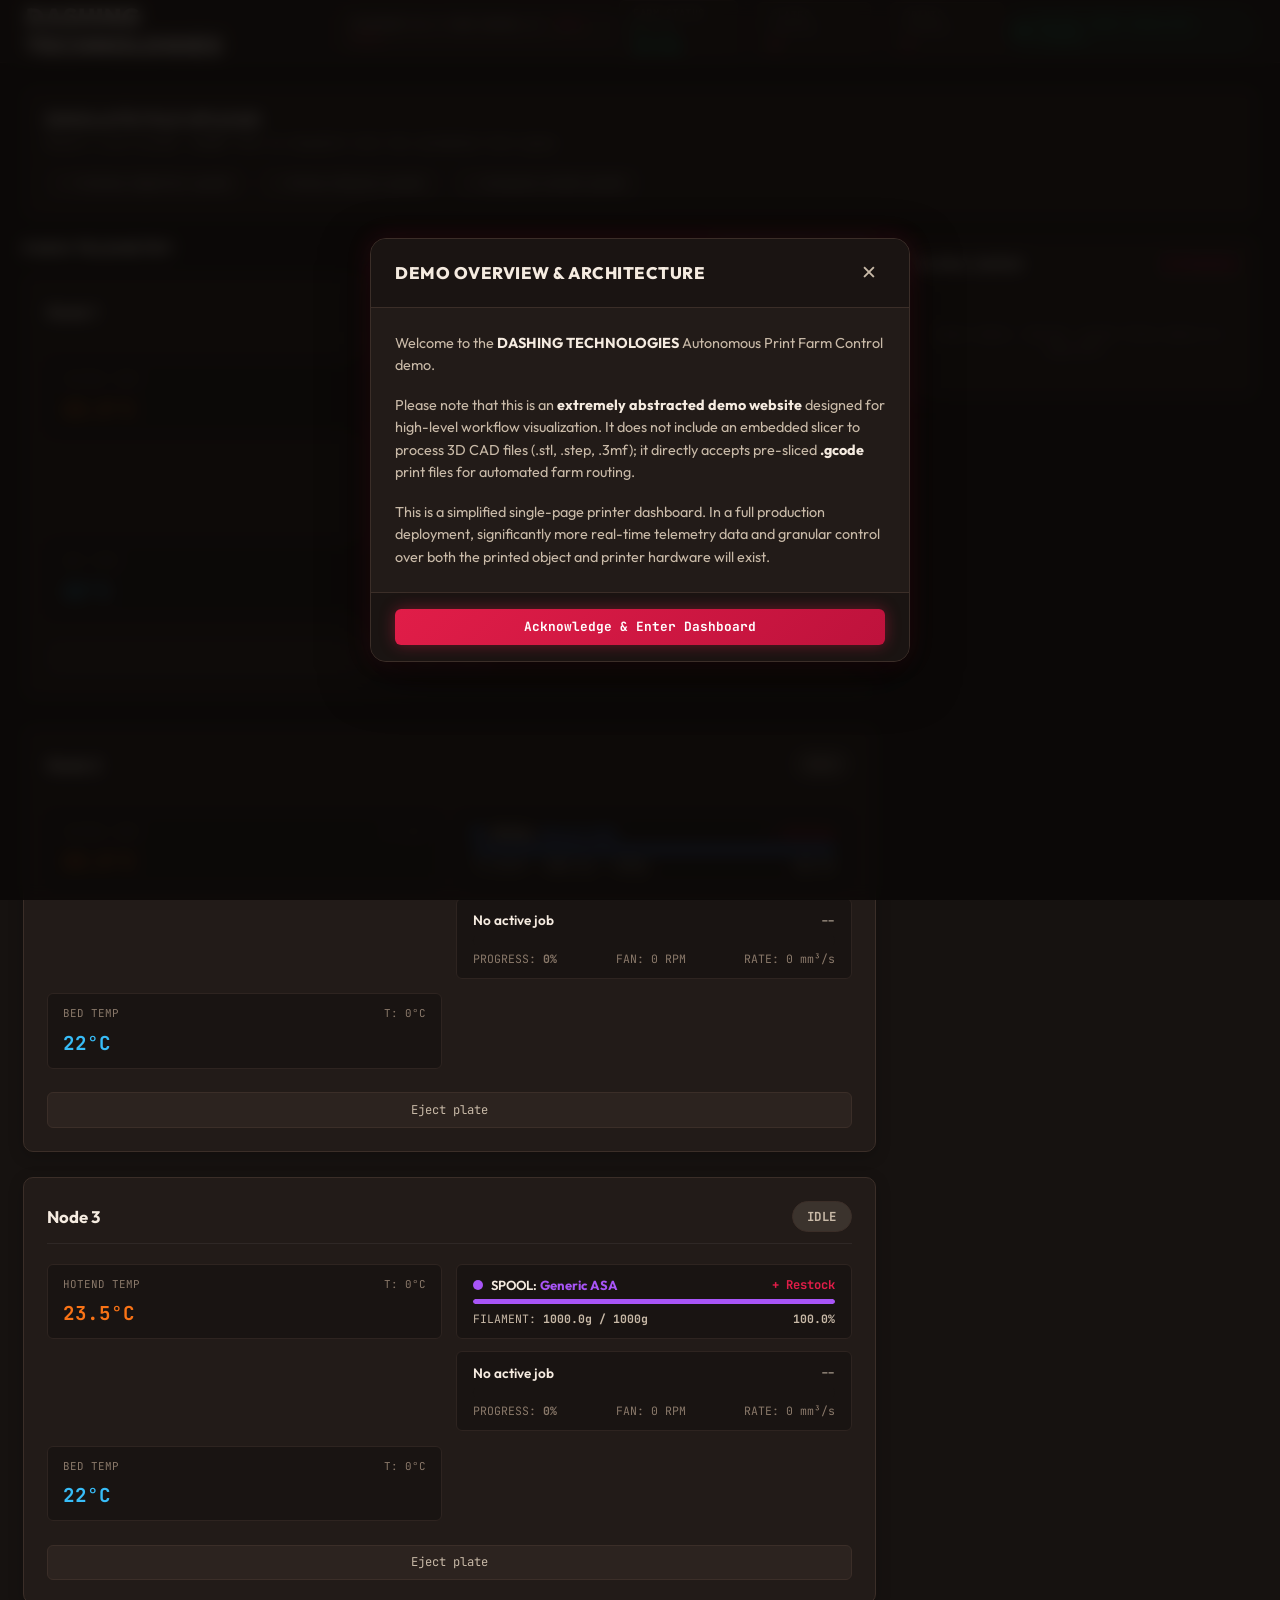
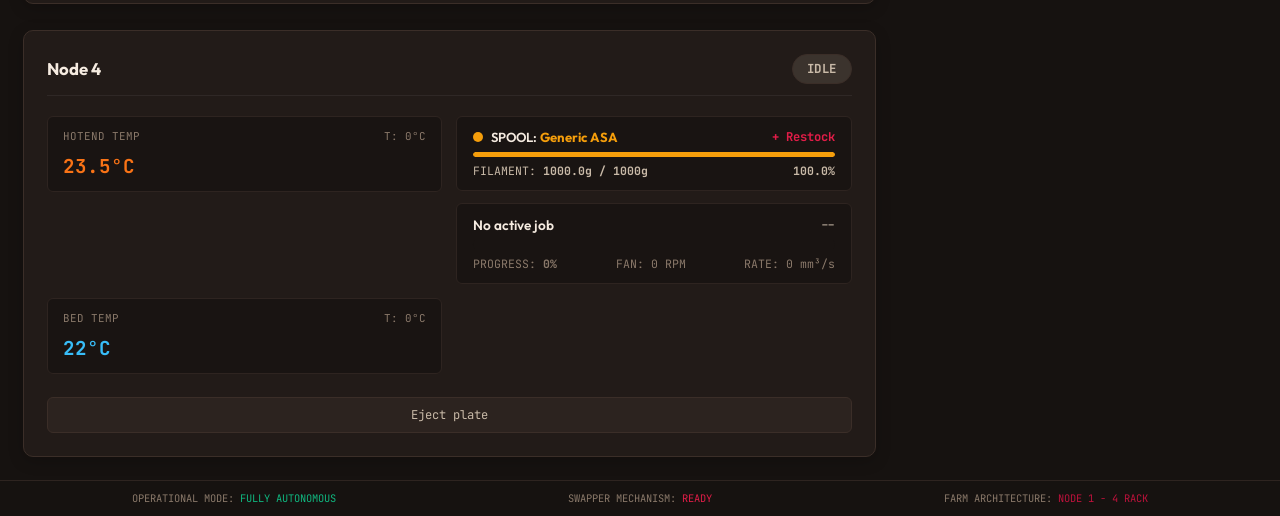
==== commit 7cc1bc8e: "Fix layout bug: nest progress box inside center column directly under spool box, update spool defaul" ====
--- a/frontend/index.html
+++ b/frontend/index.html
@@ -124,31 +124,6 @@
         
         <div class="modal-body">
           <div class="form-group">
-            <label for="spool-brand">Brand / Manufacturer</label>
-            <select id="spool-brand" class="form-control">
-              <option value="OEM" selected>OEM / Generic</option>
-              <option value="Bambu Lab">Bambu Lab</option>
-              <option value="PolyMaker">PolyMaker</option>
-              <option value="eSUN">eSUN</option>
-              <option value="Prusament">Prusament</option>
-              <option value="Hatchbox">Hatchbox</option>
-              <option value="Sunlu">Sunlu</option>
-            </select>
-          </div>
-
-          <div class="form-group">
-            <label for="spool-material">Filament Material</label>
-            <select id="spool-material" class="form-control">
-              <option value="PLA">PLA</option>
-              <option value="PETG">PETG</option>
-              <option value="ABS">ABS</option>
-              <option value="ASA">ASA</option>
-              <option value="TPU">TPU</option>
-              <option value="PC-CF">PC-CF</option>
-            </select>
-          </div>
-
-          <div class="form-group">
             <label>Spool Color</label>
             <div class="color-picker-group">
               <input type="color" id="spool-color" value="#e11d48" class="color-input">
--- a/frontend/styles.css
+++ b/frontend/styles.css
@@ -452,32 +452,29 @@
   color: var(--accent-amber);
 }
 
-/* Telemetry & Filament Spool Gauges Grid (Side-by-Side 3 Columns) */
+/* Telemetry & Filament Spool Gauges Grid (Hotend | Center Spool Column | Bed Temp) */
 .telemetry-row {
   display: grid;
-  grid-template-columns: 1fr 1fr 1.6fr;
+  grid-template-columns: 1fr 1.8fr 1fr;
   gap: 1rem;
+  align-items: start;
 }
 
 @media (max-width: 900px) {
-  .telemetry-row {
-    grid-template-columns: 1fr 1fr;
-  }
-  .card-spool-box {
-    grid-column: span 2;
-  }
-}
-
-@media (max-width: 600px) {
   .telemetry-row {
     grid-template-columns: 1fr;
   }
-  .card-spool-box {
-    grid-column: span 1;
-  }
-}
-
-.card-spool-box {
+}
+
+.center-spool-column {
+  display: flex;
+  flex-direction: column;
+  gap: 0.75rem;
+}
+
+.card-spool-box,
+.job-progress-box,
+.temp-box {
   background: #191412;
   border: 1px solid #2e2420;
   border-radius: var(--radius-sm);
@@ -486,6 +483,18 @@
   flex-direction: column;
   justify-content: space-between;
   gap: 0.4rem;
+}
+
+.hotend-temp-box,
+.bed-temp-box {
+  height: fit-content;
+}
+
+.hotend-temp-box,
+.bed-temp-box {
+  display: flex;
+  flex-direction: column;
+  justify-content: center;
 }
 
 /* Pipeline Overlay */
